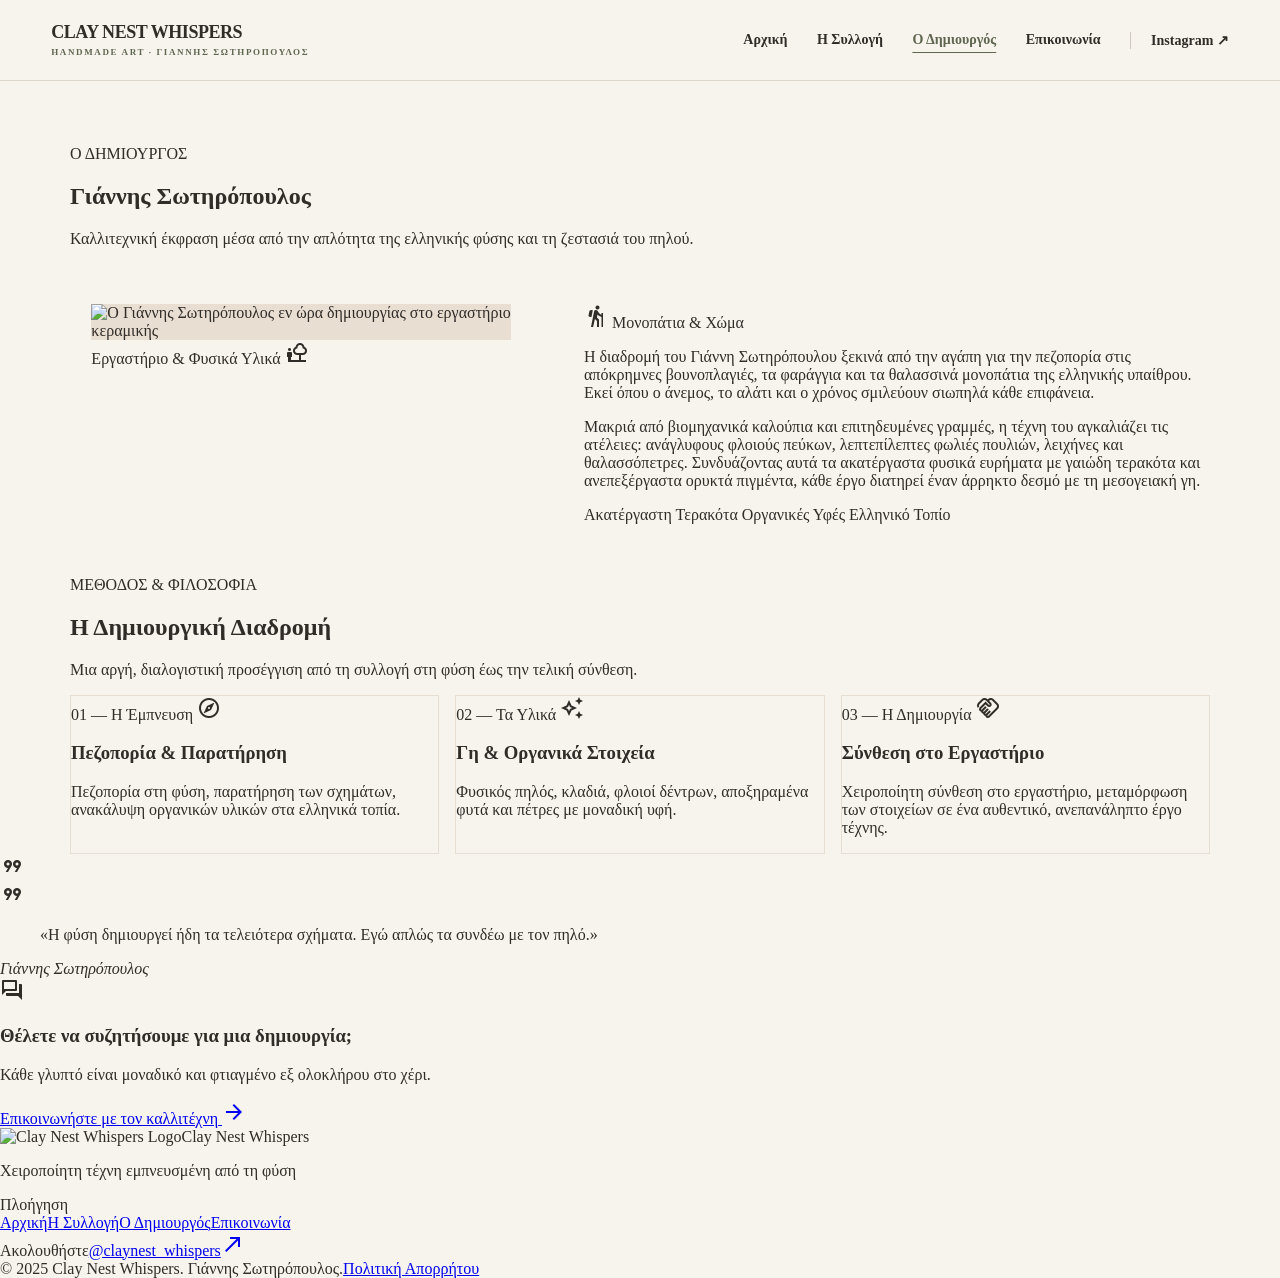
==== about.html @ 1a536469 "Apply compact editorial layouts to about.html" ====
<!DOCTYPE html>

<html lang="el"><head><meta charset="utf-8"/><meta name="viewport" content="width=device-width, initial-scale=1, viewport-fit=cover"><meta content="mobile_stack" name="shell-type"/><link href="https://fonts.googleapis.com" rel="preconnect"/><link crossorigin="" href="https://fonts.gstatic.com" rel="preconnect"/><link href="https://fonts.googleapis.com/css2?family=DM+Sans:ital,opsz,wght@0,9..40,400..700;1,9..40,400..700&amp;family=Manrope:wght@300;400;500;600&amp;family=Plus+Jakarta+Sans:ital,wght@0,300..800;1,300..800&amp;display=swap" rel="stylesheet"/><link href="https://fonts.googleapis.com/css2?family=Material+Symbols+Outlined:opsz,wght,FILL,GRAD@20..48,100..700,0..1,-50..200" rel="stylesheet"/>
<link href="https://fonts.googleapis.com/css2?family=Material+Symbols+Outlined:wght,FILL@100..700,0..1&amp;display=swap" rel="stylesheet"/><style>@layer base{html,body{width:100vw;margin:0;padding:0;background-color:#fff8f4;}.pb-safe{padding-bottom:env(safe-area-inset-bottom,0px);}.pt-safe{padding-top:env(safe-area-inset-top,0px);}main>:first-child{margin-top:0!important;}main>:last-child{margin-bottom:0!important;}}::-webkit-scrollbar{display:none;}</style><script src="https://cdn.tailwindcss.com"></script><script id="tailwind-config">tailwind.config = { darkMode: "class", theme: { extend: { "colors": { "on-tertiary-fixed": "#181e0d", "outline-variant": "#c7c7bb", "surface-container-lowest": "#ffffff", "error-container": "#ffdad6", "secondary-container": "#ffba97", "primary-fixed-dim": "#c4caa9", "on-tertiary-fixed-variant": "#434935", "background": "#fff8f4", "on-secondary-fixed": "#341100", "surface-container-low": "#fbf2ec", "on-tertiary": "#ffffff", "on-primary": "#ffffff", "on-surface-variant": "#46473f", "tertiary-fixed": "#dfe6ca", "surface-tint": "#5b6146", "on-primary-fixed": "#191e08", "on-secondary": "#ffffff", "error": "#ba1a1a", "on-surface": "#1e1b17", "on-error-container": "#93000a", "tertiary-container": "#707760", "secondary-fixed-dim": "#fcb794", "on-secondary-container": "#7a482c", "secondary": "#865135", "tertiary": "#585f49", "surface-bright": "#fff8f4", "on-primary-container": "#fbffe4", "on-primary-fixed-variant": "#444930", "inverse-primary": "#c4caa9", "on-secondary-fixed-variant": "#6a3a20", "on-background": "#1e1b17", "primary": "#595f44", "outline": "#77786e", "inverse-surface": "#34302c", "surface-variant": "#e9e1db", "inverse-on-surface": "#f8efe9", "tertiary-fixed-dim": "#c2caaf", "surface": "#fff8f4", "primary-container": "#71775b", "surface-dim": "#e1d9d2", "surface-container-highest": "#e9e1db", "surface-container": "#f5ece6", "on-tertiary-container": "#faffe8", "secondary-fixed": "#ffdbcb", "primary-fixed": "#e0e6c4", "surface-container-high": "#efe7e0", "on-error": "#ffffff" }, "borderRadius": { "DEFAULT": "0.125rem", "lg": "0.25rem", "xl": "0.5rem", "full": "0.75rem" }, "spacing": { "margin": "1.5rem", "gutter": "1.5rem", "margin-lg": "5rem", "margin-md": "3rem", "space-sm": "0.75rem", "gutter-lg": "2.5rem", "space-xl": "4rem", "space-md": "1.25rem", "space-xs": "0.375rem", "space-lg": "2.5rem" }, "fontFamily": { "display-hero": [ "Plus Jakarta Sans" ], "label-md": [ "DM Sans" ], "body-md": [ "Manrope" ], "body-sm": [ "Manrope" ], "display-hero-mobile": [ "Plus Jakarta Sans" ], "body-lg": [ "Manrope" ], "headline-sm": [ "Plus Jakarta Sans" ], "label-sm": [ "DM Sans" ], "headline-lg": [ "Plus Jakarta Sans" ], "headline-md": [ "Plus Jakarta Sans" ], "label-lg": [ "DM Sans" ], "headline-lg-mobile": [ "Plus Jakarta Sans" ] }, "fontSize": { "display-hero": [ "64px", { "lineHeight": "76px", "letterSpacing": "-0.03em", "fontWeight": "400" } ], "label-md": [ "12px", { "lineHeight": "16px", "letterSpacing": "0.06em", "fontWeight": "500" } ], "body-md": [ "16px", { "lineHeight": "26px", "letterSpacing": "0.005em", "fontWeight": "400" } ], "body-sm": [ "14px", { "lineHeight": "22px", "letterSpacing": "0.01em", "fontWeight": "400" } ], "display-hero-mobile": [ "38px", { "lineHeight": "46px", "letterSpacing": "-0.02em", "fontWeight": "400" } ], "body-lg": [ "18px", { "lineHeight": "30px", "letterSpacing": "0em", "fontWeight": "400" } ], "headline-sm": [ "20px", { "lineHeight": "28px", "letterSpacing": "-0.01em", "fontWeight": "600" } ], "label-sm": [ "10px", { "lineHeight": "14px", "letterSpacing": "0.08em", "fontWeight": "600" } ], "headline-lg": [ "44px", { "lineHeight": "54px", "letterSpacing": "-0.025em", "fontWeight": "400" } ], "headline-md": [ "28px", { "lineHeight": "36px", "letterSpacing": "-0.015em", "fontWeight": "500" } ], "label-lg": [ "14px", { "lineHeight": "20px", "letterSpacing": "0.04em", "fontWeight": "600" } ], "headline-lg-mobile": [ "30px", { "lineHeight": "38px", "letterSpacing": "-0.015em", "fontWeight": "500" } ] } } } };</script><title>Ο Δημιουργός | Clay Nest Whispers</title><meta name="description" content="Γνωρίστε τον δημιουργό του Clay Nest Whispers, Γιάννη Σωτηρόπουλο, και την έμπνευσή του από τη φύση."><link rel="canonical" href="https://mastereat.github.io/claynest_whispers/about.html"><meta property="og:title" content="Ο Δημιουργός | Clay Nest Whispers"><meta property="og:description" content="Γνωρίστε τον δημιουργό του Clay Nest Whispers, Γιάννη Σωτηρόπουλο, και την έμπνευσή του από τη φύση."><meta property="og:type" content="website"><style id="claynest-overrides">:root{--cn-ivory:#F7F4EE;--cn-sand:#E8DFD2;--cn-olive:#5F6650;--cn-olive2:#7C8265;--cn-terracotta:#B77B5C;--cn-espresso:#302C28}html{scroll-behavior:smooth;overflow-x:hidden}body{background:var(--cn-ivory)!important;color:var(--cn-espresso)!important;overflow-x:hidden;overscroll-behavior:auto!important}.cn-header{position:sticky;top:0;z-index:100;background:rgba(247,244,238,.96);backdrop-filter:blur(14px);border-bottom:1px solid #ded7ce}.cn-header-content{max-width:1480px;margin:auto;padding:0 clamp(18px,4vw,64px);height:80px;display:flex;align-items:center;justify-content:space-between;gap:20px}.cn-brand{color:var(--cn-espresso);font-weight:800;text-transform:uppercase;line-height:1.2;letter-spacing:-.025em;font-size:18px;text-decoration:none}.cn-brand small{display:block;letter-spacing:.18em;font-size:9px;margin-top:4px;font-weight:600;color:var(--cn-olive)}.cn-links{display:flex;align-items:center;gap:clamp(18px,2.3vw,36px)}.cn-links a,.cn-mobile a{font-size:14px;font-weight:600;color:var(--cn-espresso);text-decoration:none}.cn-links a[aria-current="page"],.cn-links a:hover,.cn-mobile a[aria-current="page"]{color:var(--cn-olive);text-decoration:underline;text-underline-offset:8px}.cn-social{border-left:1px solid #d1c8bd;padding-left:20px}.cn-toggle{display:none;background:transparent;border:0;color:var(--cn-espresso);padding:10px;cursor:pointer}.cn-mobile[hidden]{display:none!important}.cn-mobile{display:none}main{padding-top:0!important}a:focus-visible,button:focus-visible,input:focus-visible,textarea:focus-visible{outline:2px solid var(--cn-olive)!important;outline-offset:3px}img{max-width:100%}input,textarea,select{accent-color:var(--cn-olive)}#contact-form{background:rgba(255,255,255,.5);border:1px solid #d8d0c6;border-radius:16px;padding:clamp(20px,3vw,40px)}#contact-form input,#contact-form textarea,#contact-form select{border:1px solid #cfc7bb;background:#fffdfa;border-radius:9px}#cn-form-status{font-weight:600;margin:12px 0}#cn-form-status[data-state="error"]{color:#9d3428}#cn-form-status[data-state="success"]{color:#456548}@media(max-width:850px){.cn-header-content{height:68px}.cn-links{display:none}.cn-toggle{display:block}.cn-mobile:not([hidden]){display:flex;flex-direction:column;gap:0;padding:10px 24px 22px;border-top:1px solid #ded7ce;background:var(--cn-ivory)}.cn-mobile a{padding:13px 0}.cn-brand{font-size:15px}}@media(prefers-reduced-motion:reduce){html{scroll-behavior:auto}}</style><style id="cn-image-layout-v2">
/* Gallery-focused sizing: retain the warm olive visual language. */
.cn-hero{max-width:1280px;margin:0 auto;width:100%;display:grid!important;grid-template-columns:minmax(0,1fr) minmax(0,.9fr);column-gap:clamp(28px,5vw,86px);align-items:center;padding:clamp(44px,6vw,90px) clamp(22px,5vw,70px)!important}
.cn-hero .cn-hero-copy{min-width:0}
.cn-hero .cn-hero-ctas{display:flex!important;flex-direction:row!important;flex-wrap:wrap;gap:12px!important}
.cn-hero .cn-hero-image{margin-top:0!important;width:100%;max-width:520px;justify-self:end;box-shadow:none!important;background:#e8dfd2}
.cn-hero .cn-hero-image>img{display:block;width:100%;height:clamp(310px,32vw,450px)!important;object-fit:contain!important;object-position:center}
.cn-featured{max-width:1280px;width:100%;margin-inline:auto;padding:clamp(35px,5vw,72px) clamp(22px,5vw,70px)!important}
.cn-featured-grid{display:grid!important;grid-template-columns:repeat(3,minmax(0,1fr));gap:clamp(14px,2vw,25px)!important}
.cn-featured-grid article{min-width:0;box-shadow:none!important;border:1px solid #e6ddd3}
.cn-featured-grid article img{object-fit:contain!important}
.cn-featured-grid article .h-64{height:clamp(175px,20vw,255px)!important}
.cn-gallery-grid{display:grid!important;grid-template-columns:repeat(3,minmax(0,1fr));gap:clamp(16px,2.5vw,28px)!important;max-width:1280px;margin:0 auto;width:100%}
.cn-gallery-grid article{min-width:0;box-shadow:none!important;border:1px solid #e6ddd3}
.cn-gallery-grid article img{object-fit:contain!important;background:#eee8df}
.cn-gallery-grid article .aspect-\[4\/3\]{aspect-ratio:4/3!important}
@media(max-width:1020px){.cn-featured-grid,.cn-gallery-grid{grid-template-columns:repeat(2,minmax(0,1fr))!important}}
@media(max-width:750px){.cn-hero{grid-template-columns:1fr!important;row-gap:30px;padding:34px 20px 48px!important}.cn-hero .cn-hero-image{justify-self:center;max-width:460px}.cn-hero .cn-hero-image>img{height:clamp(260px,65vw,380px)!important}.cn-hero .cn-hero-ctas{flex-direction:column!important}.cn-featured-grid,.cn-gallery-grid{grid-template-columns:repeat(2,minmax(0,1fr))!important;gap:12px!important}.cn-featured{padding-inline:18px!important}.cn-featured-grid article .h-64{height:190px!important}}
@media(max-width:460px){.cn-featured-grid,.cn-gallery-grid{grid-template-columns:1fr!important}.cn-featured-grid article .h-64{height:240px!important}.cn-gallery-grid article{max-width:420px;margin-inline:auto;width:100%}}
</style><style id="cn-about-compact">
.cn-about-intro{max-width:1140px;width:100%;margin:0 auto;padding:clamp(34px,5vw,68px) clamp(20px,5vw,65px) 24px!important}
.cn-about-story{max-width:1140px;width:100%;margin:0 auto;padding:16px clamp(20px,5vw,65px) 52px!important;display:grid!important;grid-template-columns:minmax(0,.85fr) minmax(0,1.15fr);gap:clamp(22px,4vw,56px)!important;align-items:start}
.cn-about-story>div:first-child{max-width:420px;width:100%;justify-self:center}
.cn-about-story>div:first-child img{height:clamp(300px,35vw,460px)!important;object-fit:contain!important;background:#e8dfd2}
.cn-about-story>div:nth-child(2){box-shadow:none!important}
.cn-about-process{max-width:1140px;margin:0 auto;width:100%;padding-inline:clamp(20px,5vw,65px)!important}
.cn-about-process-cards{display:grid!important;grid-template-columns:repeat(3,minmax(0,1fr));gap:16px!important}
.cn-about-process-cards>div{min-width:0;box-shadow:none!important;border:1px solid #e6ddd3}
@media(max-width:760px){.cn-about-story{grid-template-columns:1fr!important}.cn-about-story>div:first-child{max-width:440px}.cn-about-process-cards{grid-template-columns:1fr!important}}
</style></head><body class="bg-surface text-on-surface font-body-md text-body-md flex flex-col min-h-screen selection:bg-secondary/20 selection:text-secondary"><header class="cn-header"><div class="cn-header-content"><a class="cn-brand" href="index.html">CLAY NEST WHISPERS<small>HANDMADE ART · ΓΙΑΝΝΗΣ ΣΩΤΗΡΟΠΟΥΛΟΣ</small></a><nav class="cn-links" aria-label="Κύρια πλοήγηση"><a href="index.html" >Αρχική</a><a href="gallery.html" >Η Συλλογή</a><a href="about.html" aria-current="page">Ο Δημιουργός</a><a href="contact.html" >Επικοινωνία</a><a class="cn-social" href="https://www.instagram.com/claynest_whispers/" target="_blank" rel="noopener noreferrer">Instagram ↗</a></nav><button type="button" class="cn-toggle" aria-label="Άνοιγμα μενού" aria-expanded="false" aria-controls="cn-mobile"><span class="material-symbols-outlined">menu</span></button></div><nav class="cn-mobile" id="cn-mobile" hidden aria-label="Μενού κινητού"><a href="index.html" >Αρχική</a><a href="gallery.html" >Η Συλλογή</a><a href="about.html" aria-current="page">Ο Δημιουργός</a><a href="contact.html" >Επικοινωνία</a><a href="https://www.instagram.com/claynest_whispers/" rel="noopener noreferrer" target="_blank">Instagram ↗</a></nav></header><main class="flex flex-col relative w-full pt-20 bg-surface flex-grow"><div class="flex flex-col w-full">
<!-- 1. Hero Header -->
<section class="cn-about-intro px-margin pt-space-lg pb-space-md flex flex-col gap-space-xs">
<div class="flex items-center gap-space-xs">
<span class="w-2 h-2 rounded-full bg-secondary"></span>
<span class="font-label-sm text-label-sm text-secondary tracking-widest uppercase">Ο ΔΗΜΙΟΥΡΓΟΣ</span>
</div>
<h1 class="font-headline-lg-mobile text-headline-lg-mobile text-on-surface tracking-tight font-normal">
      Γιάννης Σωτηρόπουλος
    </h1>
<p class="font-body-md text-body-md text-on-surface-variant max-w-md pt-space-xs leading-relaxed">
      Καλλιτεχνική έκφραση μέσα από την απλότητα της ελληνικής φύσης και τη ζεστασιά του πηλού.
    </p>
</section>
<!-- 2. Artist Visual & Editorial Narrative -->
<section class="cn-about-story px-margin pb-space-lg flex flex-col gap-space-md">
<!-- Visual Image Showcase with Ambient Shadow -->
<div class="relative w-full rounded-xl overflow-hidden shadow-[0_12px_36px_rgba(48,44,40,0.06)] bg-surface-container-low group">
<img loading="lazy" alt="Ο Γιάννης Σωτηρόπουλος εν ώρα δημιουργίας στο εργαστήριο κεραμικής" class="w-full h-80 object-cover object-center transition-transform duration-700 ease-out group-hover:scale-[1.02]" src="https://lh3.googleusercontent.com/aida-public/[base64]"/>
<div class="absolute inset-0 bg-gradient-to-t from-inverse-surface/40 via-transparent to-transparent pointer-events-none"></div>
<div class="absolute bottom-space-sm left-space-sm right-space-sm flex justify-between items-end text-surface">
<span class="font-label-sm text-label-sm uppercase tracking-wider backdrop-blur-md bg-inverse-surface/30 px-space-xs py-1 rounded-full text-surface-bright">
          Εργαστήριο &amp; Φυσικά Υλικά
        </span>
<span class="material-symbols-outlined text-[20px] text-surface-bright/90">nature_people</span>
</div>
</div>
<!-- Editorial Prose -->
<div class="flex flex-col gap-space-sm bg-surface-container-low p-space-md rounded-xl shadow-sm">
<div class="flex items-center gap-space-xs text-primary">
<span class="material-symbols-outlined text-[20px]">hiking</span>
<span class="font-label-md text-label-md text-primary font-semibold uppercase tracking-wider">Μονοπάτια &amp; Χώμα</span>
</div>
<p class="font-body-md text-body-md text-on-surface leading-relaxed">
        Η διαδρομή του Γιάννη Σωτηρόπουλου ξεκινά από την αγάπη για την πεζοπορία στις απόκρημνες βουνοπλαγιές, τα φαράγγια και τα θαλασσινά μονοπάτια της ελληνικής υπαίθρου. Εκεί όπου ο άνεμος, το αλάτι και ο χρόνος σμιλεύουν σιωπηλά κάθε επιφάνεια.
      </p>
<p class="font-body-md text-body-md text-on-surface-variant leading-relaxed">
        Μακριά από βιομηχανικά καλούπια και επιτηδευμένες γραμμές, η τέχνη του αγκαλιάζει τις ατέλειες: ανάγλυφους φλοιούς πεύκων, λεπτεπίλεπτες φωλιές πουλιών, λειχήνες και θαλασσόπετρες. Συνδυάζοντας αυτά τα ακατέργαστα φυσικά ευρήματα με γαιώδη τερακότα και ανεπεξέργαστα ορυκτά πιγμέντα, κάθε έργο διατηρεί έναν άρρηκτο δεσμό με τη μεσογειακή γη.
      </p>
<div class="flex flex-wrap gap-2 pt-space-xs">
<span class="font-label-sm text-label-sm bg-surface-variant text-on-surface-variant px-space-sm py-1 rounded-full">
          Ακατέργαστη Τερακότα
        </span>
<span class="font-label-sm text-label-sm bg-surface-variant text-on-surface-variant px-space-sm py-1 rounded-full">
          Οργανικές Υφές
        </span>
<span class="font-label-sm text-label-sm bg-surface-variant text-on-surface-variant px-space-sm py-1 rounded-full">
          Ελληνικό Τοπίο
        </span>
</div>
</div>
</section>
<!-- 3. The 3-Step Creative Process Section -->
<section class="cn-about-process px-margin pb-space-lg flex flex-col gap-space-md">
<div class="flex flex-col gap-space-xs">
<span class="font-label-sm text-label-sm text-secondary uppercase tracking-widest">ΜΕΘΟΔΟΣ &amp; ΦΙΛΟΣΟΦΙΑ</span>
<h2 class="font-headline-md text-headline-md text-on-surface font-medium">Η Δημιουργική Διαδρομή</h2>
<p class="font-body-sm text-body-sm text-on-surface-variant">
        Μια αργή, διαλογιστική προσέγγιση από τη συλλογή στη φύση έως την τελική σύνθεση.
      </p>
</div>
<!-- Cards Stack -->
<div class="cn-about-process-cards flex flex-col gap-space-sm">
<!-- Card 01 -->
<div class="bg-surface-container-lowest p-space-md rounded-xl shadow-[0_4px_20px_rgba(48,44,40,0.03)] flex flex-col gap-space-xs transition-all duration-300 hover:shadow-md">
<div class="flex items-center justify-between">
<span class="font-label-md text-label-md text-secondary font-semibold uppercase tracking-wider">
            01 — Η Έμπνευση
          </span>
<span class="w-8 h-8 rounded-full bg-secondary-fixed/50 flex items-center justify-center text-on-secondary-fixed">
<span class="material-symbols-outlined text-[18px]">explore</span>
</span>
</div>
<h3 class="font-headline-sm text-headline-sm text-on-surface">Πεζοπορία &amp; Παρατήρηση</h3>
<p class="font-body-sm text-body-sm text-on-surface-variant leading-relaxed">
          Πεζοπορία στη φύση, παρατήρηση των σχημάτων, ανακάλυψη οργανικών υλικών στα ελληνικά τοπία.
        </p>
</div>
<!-- Card 02 -->
<div class="bg-surface-container-lowest p-space-md rounded-xl shadow-[0_4px_20px_rgba(48,44,40,0.03)] flex flex-col gap-space-xs transition-all duration-300 hover:shadow-md">
<div class="flex items-center justify-between">
<span class="font-label-md text-label-md text-primary font-semibold uppercase tracking-wider">
            02 — Τα Υλικά
          </span>
<span class="w-8 h-8 rounded-full bg-primary-fixed/60 flex items-center justify-center text-on-primary-fixed">
<span class="material-symbols-outlined text-[18px]">temp_preferences_custom</span>
</span>
</div>
<h3 class="font-headline-sm text-headline-sm text-on-surface">Γη &amp; Οργανικά Στοιχεία</h3>
<p class="font-body-sm text-body-sm text-on-surface-variant leading-relaxed">
          Φυσικός πηλός, κλαδιά, φλοιοί δέντρων, αποξηραμένα φυτά και πέτρες με μοναδική υφή.
        </p>
</div>
<!-- Card 03 -->
<div class="bg-surface-container-lowest p-space-md rounded-xl shadow-[0_4px_20px_rgba(48,44,40,0.03)] flex flex-col gap-space-xs transition-all duration-300 hover:shadow-md">
<div class="flex items-center justify-between">
<span class="font-label-md text-label-md text-tertiary font-semibold uppercase tracking-wider">
            03 — Η Δημιουργία
          </span>
<span class="w-8 h-8 rounded-full bg-tertiary-fixed/60 flex items-center justify-center text-on-tertiary-fixed">
<span class="material-symbols-outlined text-[18px]">handshake</span>
</span>
</div>
<h3 class="font-headline-sm text-headline-sm text-on-surface">Σύνθεση στο Εργαστήριο</h3>
<p class="font-body-sm text-body-sm text-on-surface-variant leading-relaxed">
          Χειροποίητη σύνθεση στο εργαστήριο, μεταμόρφωση των στοιχείων σε ένα αυθεντικό, ανεπανάληπτο έργο τέχνης.
        </p>
</div>
</div>
</section>
<!-- 4. Studio Quote Banner -->
<section class="px-margin pb-space-lg">
<div class="bg-inverse-surface text-inverse-on-surface p-space-lg rounded-xl relative overflow-hidden shadow-lg">
<!-- Decorative Organic Outline Motif -->
<div class="absolute -right-6 -bottom-6 opacity-10 pointer-events-none text-surface">
<span class="material-symbols-outlined text-[140px]">format_quote</span>
</div>
<div class="relative z-10 flex flex-col gap-space-sm">
<span class="material-symbols-outlined text-secondary-fixed text-[32px]">format_quote</span>
<blockquote class="font-headline-sm text-headline-sm text-surface font-normal leading-snug tracking-tight">
          «Η φύση δημιουργεί ήδη τα τελειότερα σχήματα. Εγώ απλώς τα συνδέω με τον πηλό.»
        </blockquote>
<div class="pt-space-xs flex items-center gap-space-xs">
<div class="w-5 h-[1.5px] bg-secondary-fixed"></div>
<cite class="font-label-lg text-label-lg text-secondary-fixed not-italic tracking-wide">
            Γιάννης Σωτηρόπουλος
          </cite>
</div>
</div>
</div>
</section>
<!-- 5. Contact Invitation CTA -->
<section class="px-margin pb-space-xl">
<div class="bg-surface-container p-space-lg rounded-xl flex flex-col items-center text-center gap-space-sm shadow-sm">
<div class="w-12 h-12 rounded-full bg-surface-container-lowest flex items-center justify-center text-secondary shadow-sm">
<span class="material-symbols-outlined text-[24px]">forum</span>
</div>
<div class="flex flex-col gap-1 max-w-xs">
<h3 class="font-headline-sm text-headline-sm text-on-surface font-semibold">
          Θέλετε να συζητήσουμε για μια δημιουργία;
        </h3>
<p class="font-body-sm text-body-sm text-on-surface-variant">
          Κάθε γλυπτό είναι μοναδικό και φτιαγμένο εξ ολοκλήρου στο χέρι.
        </p>
</div>
<a class="mt-space-xs w-full sm:w-auto inline-flex items-center justify-center gap-space-xs bg-primary text-on-primary font-label-lg text-label-lg px-space-md py-3 rounded-lg shadow-sm active:scale-[0.98] transition-all hover:bg-primary-container" data-path="contact-inquiries" href="contact.html">
<span>Επικοινωνήστε με τον καλλιτέχνη</span>
<span class="material-symbols-outlined text-[18px]">arrow_forward</span>
</a>
</div>
</section>
</div></main><footer class="w-full bg-inverse-surface text-inverse-on-surface px-margin py-margin-md flex flex-col gap-space-lg"><div class="flex flex-col gap-space-xs"><div class="flex items-center gap-space-sm"><img loading="lazy" alt="Clay Nest Whispers Logo" class="h-8 w-auto object-contain brightness-200 contrast-125" src="https://lh3.googleusercontent.com/aida-public/[base64]"/><span class="font-headline-sm text-headline-sm text-surface font-semibold tracking-tight">Clay Nest Whispers</span></div><p class="font-body-sm text-body-sm text-surface-container-highest/80 italic mt-space-xs">Χειροποίητη τέχνη εμπνευσμένη από τη φύση</p></div><div class="flex flex-col gap-space-sm"><span class="font-label-sm text-label-sm uppercase tracking-widest text-surface-container-highest/60">Πλοήγηση</span><div class="flex flex-wrap gap-x-space-md gap-y-space-xs font-label-lg text-label-lg"><a class="text-inverse-on-surface hover:text-secondary-fixed transition-colors" data-path="art-gallery-home" href="index.html">Αρχική</a><a class="text-inverse-on-surface hover:text-secondary-fixed transition-colors" data-path="gallery-collection" href="gallery.html">Η Συλλογή</a><a class="text-inverse-on-surface hover:text-secondary-fixed transition-colors" data-path="artist-profile" href="about.html">Ο Δημιουργός</a><a class="text-inverse-on-surface hover:text-secondary-fixed transition-colors" data-path="contact-inquiries" href="contact.html">Επικοινωνία</a></div></div><div class="flex flex-col gap-space-xs"><span class="font-label-sm text-label-sm uppercase tracking-widest text-surface-container-highest/60">Ακολουθήστε</span><a class="font-body-sm text-body-sm text-secondary-fixed hover:underline inline-flex items-center gap-space-xs" href="https://instagram.com/claynest_whispers" rel="noopener noreferrer" target="_blank">@claynest_whispers<span class="material-symbols-outlined text-[16px]">north_east</span></a></div><div class="flex flex-col sm:flex-row justify-between items-start sm:items-center gap-space-xs pt-space-md border-t border-surface-container-highest/10"><span class="font-label-sm text-label-sm text-surface-container-highest/50">© 2025 Clay Nest Whispers. Γιάννης Σωτηρόπουλος.</span><a class="font-label-sm text-label-sm text-surface-container-highest/60 hover:text-surface transition-colors" data-path="privacy-curation" href="privacy.html">Πολιτική Απορρήτου</a></div></footer><script>document.querySelector('.cn-toggle')?.addEventListener('click',function(){const menu=document.getElementById('cn-mobile');const open=menu.hidden;menu.hidden=!open;this.setAttribute('aria-expanded',String(open));this.setAttribute('aria-label',open?'Κλείσιμο μενού':'Άνοιγμα μενού')});document.addEventListener('keydown',e=>{if(e.key==='Escape'){const m=document.getElementById('cn-mobile');if(m)m.hidden=true;document.querySelector('.cn-toggle')?.setAttribute('aria-expanded','false')}});</script></body></html>
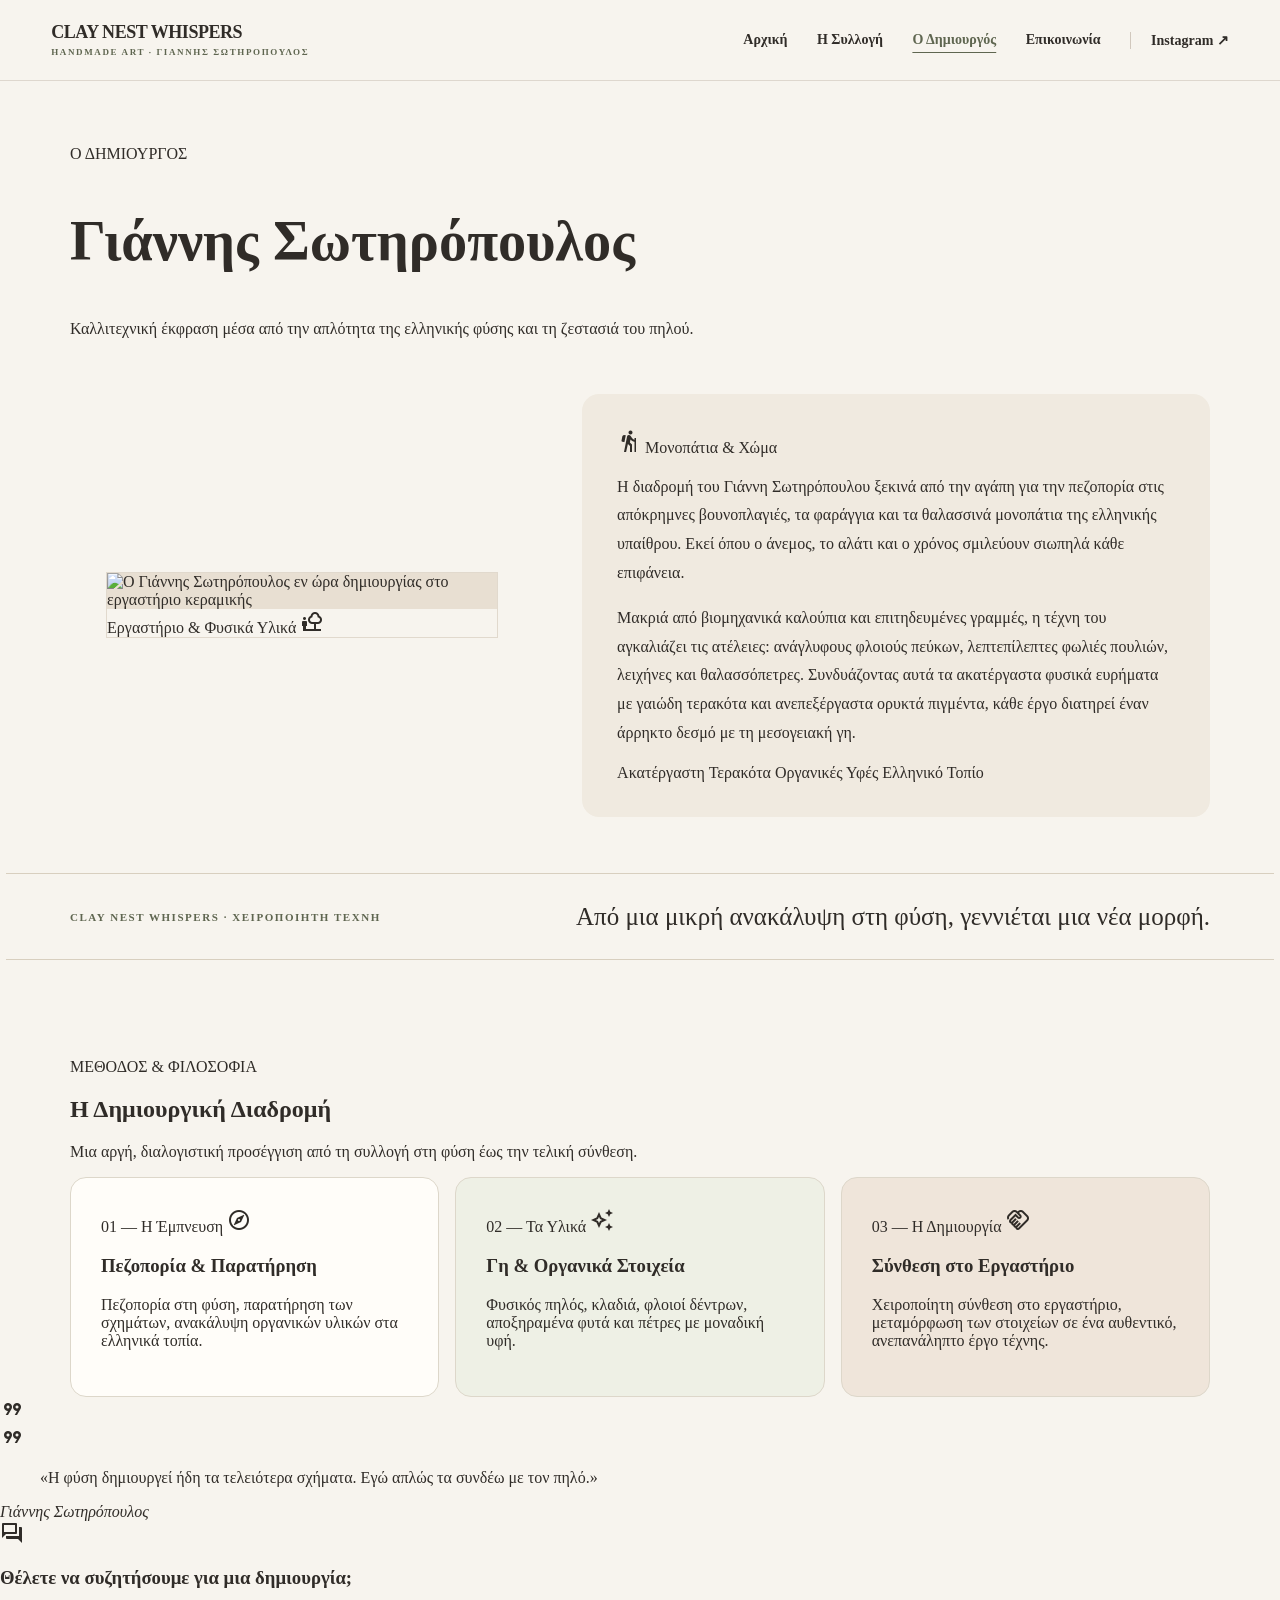
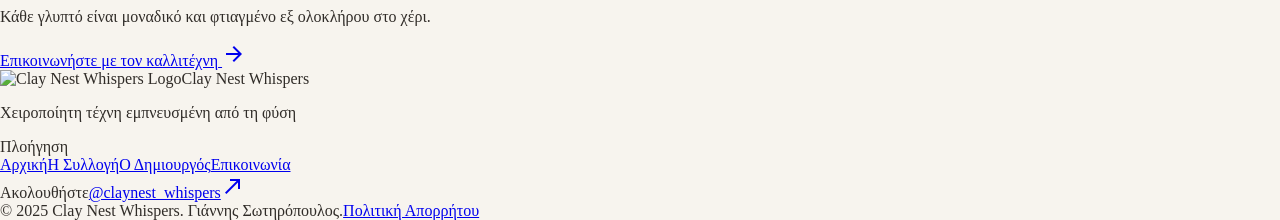
==== commit 2e40edb2: "Polish compact about.html art gallery layout" ====
--- a/about.html
+++ b/about.html
@@ -30,6 +30,21 @@
 .cn-about-process-cards{display:grid!important;grid-template-columns:repeat(3,minmax(0,1fr));gap:16px!important}
 .cn-about-process-cards>div{min-width:0;box-shadow:none!important;border:1px solid #e6ddd3}
 @media(max-width:760px){.cn-about-story{grid-template-columns:1fr!important}.cn-about-story>div:first-child{max-width:440px}.cn-about-process-cards{grid-template-columns:1fr!important}}
+</style><style id="cn-about-polish">
+.cn-about-intro h1{font-size:clamp(36px,4.4vw,65px)!important;line-height:1.12;max-width:850px}
+.cn-about-story{gap:clamp(20px,4vw,48px)!important;align-items:center!important}
+.cn-about-story>div:first-child{max-width:390px!important;box-shadow:none!important;border:1px solid #e1d9cd}
+.cn-about-story>div:first-child img{height:clamp(280px,30vw,395px)!important;object-fit:contain!important;object-position:center;background:#e8dfd2}
+.cn-about-story>div:nth-child(2){background:#f0eae0!important;border-radius:17px;padding:clamp(20px,3vw,35px)!important}
+.cn-about-story>div:nth-child(2) p{line-height:1.8}
+.cn-about-process{padding-top:clamp(20px,4vw,50px)}
+.cn-about-process-cards>div{border:1px solid #ddd7ca;border-radius:16px;padding:clamp(18px,2.5vw,30px)!important;background:#fffdf9}
+.cn-about-process-cards>div:nth-child(2){background:#eef0e5}
+.cn-about-process-cards>div:nth-child(3){background:#efe5da}
+.cn-about-polish-strip{max-width:1140px;margin:4px auto 48px;padding:26px clamp(20px,5vw,65px);border-top:1px solid #d8cfbf;border-bottom:1px solid #d8cfbf;display:flex;align-items:center;justify-content:space-between;gap:22px}
+.cn-about-polish-strip p{margin:0;color:#5f6650;letter-spacing:.14em;text-transform:uppercase;font-size:11px;font-weight:700}
+.cn-about-polish-strip strong{font-size:clamp(17px,2vw,25px);font-weight:500;line-height:1.35;color:#302c28}
+@media(max-width:760px){.cn-about-story{align-items:stretch!important}.cn-about-polish-strip{margin:0 20px 38px;flex-direction:column;align-items:flex-start}}
 </style></head><body class="bg-surface text-on-surface font-body-md text-body-md flex flex-col min-h-screen selection:bg-secondary/20 selection:text-secondary"><header class="cn-header"><div class="cn-header-content"><a class="cn-brand" href="index.html">CLAY NEST WHISPERS<small>HANDMADE ART · ΓΙΑΝΝΗΣ ΣΩΤΗΡΟΠΟΥΛΟΣ</small></a><nav class="cn-links" aria-label="Κύρια πλοήγηση"><a href="index.html" >Αρχική</a><a href="gallery.html" >Η Συλλογή</a><a href="about.html" aria-current="page">Ο Δημιουργός</a><a href="contact.html" >Επικοινωνία</a><a class="cn-social" href="https://www.instagram.com/claynest_whispers/" target="_blank" rel="noopener noreferrer">Instagram ↗</a></nav><button type="button" class="cn-toggle" aria-label="Άνοιγμα μενού" aria-expanded="false" aria-controls="cn-mobile"><span class="material-symbols-outlined">menu</span></button></div><nav class="cn-mobile" id="cn-mobile" hidden aria-label="Μενού κινητού"><a href="index.html" >Αρχική</a><a href="gallery.html" >Η Συλλογή</a><a href="about.html" aria-current="page">Ο Δημιουργός</a><a href="contact.html" >Επικοινωνία</a><a href="https://www.instagram.com/claynest_whispers/" rel="noopener noreferrer" target="_blank">Instagram ↗</a></nav></header><main class="flex flex-col relative w-full pt-20 bg-surface flex-grow"><div class="flex flex-col w-full">
 <!-- 1. Hero Header -->
 <section class="cn-about-intro px-margin pt-space-lg pb-space-md flex flex-col gap-space-xs">
@@ -82,6 +97,7 @@
 </div>
 </div>
 </section>
+<div class="cn-about-polish-strip"><p>Clay Nest Whispers · Χειροποίητη τέχνη</p><strong>Από μια μικρή ανακάλυψη στη φύση, γεννιέται μια νέα μορφή.</strong></div>
 <!-- 3. The 3-Step Creative Process Section -->
 <section class="cn-about-process px-margin pb-space-lg flex flex-col gap-space-md">
 <div class="flex flex-col gap-space-xs">
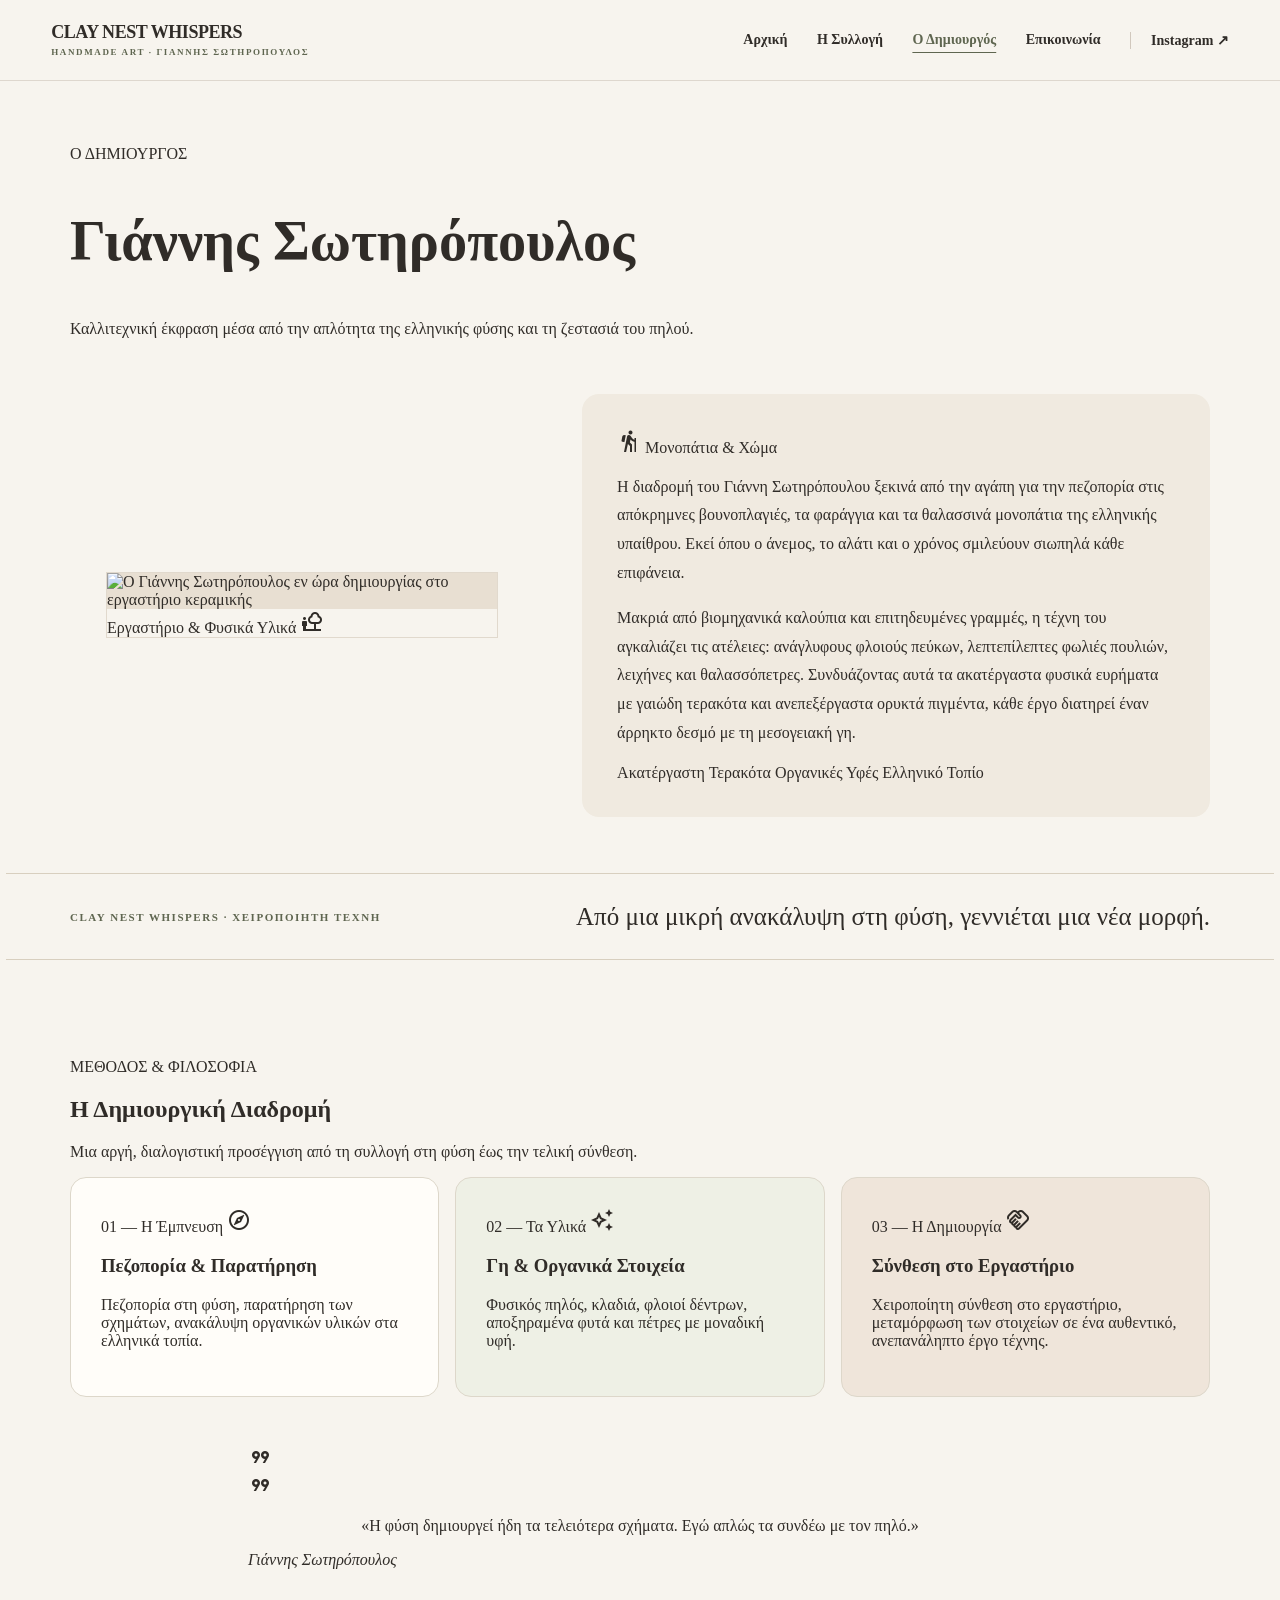
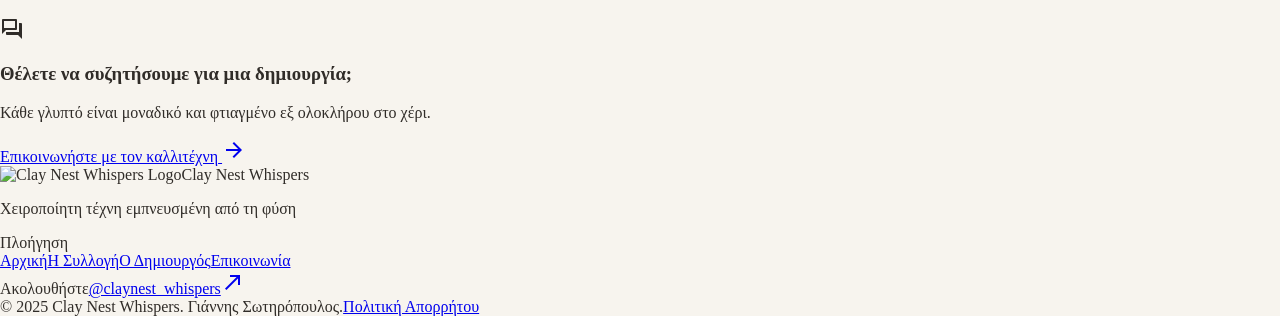
==== commit 79cb4bad: "Center and constrain About artist quote panel" ====
--- a/about.html
+++ b/about.html
@@ -157,15 +157,15 @@
 </div>
 </section>
 <!-- 4. Studio Quote Banner -->
-<section class="px-margin pb-space-lg">
-<div class="bg-inverse-surface text-inverse-on-surface p-space-lg rounded-xl relative overflow-hidden shadow-lg">
+<section class="px-margin pb-space-lg" style="width:100%;max-width:880px;margin-inline:auto;">
+<div class="bg-inverse-surface text-inverse-on-surface p-space-lg rounded-xl relative overflow-hidden shadow-lg" style="padding:clamp(24px,4vw,48px);">
 <!-- Decorative Organic Outline Motif -->
 <div class="absolute -right-6 -bottom-6 opacity-10 pointer-events-none text-surface">
 <span class="material-symbols-outlined text-[140px]">format_quote</span>
 </div>
 <div class="relative z-10 flex flex-col gap-space-sm">
 <span class="material-symbols-outlined text-secondary-fixed text-[32px]">format_quote</span>
-<blockquote class="font-headline-sm text-headline-sm text-surface font-normal leading-snug tracking-tight">
+<blockquote class="font-headline-sm text-headline-sm text-surface font-normal leading-snug tracking-tight" style="max-width:650px;margin-inline:auto;text-align:center;">
           «Η φύση δημιουργεί ήδη τα τελειότερα σχήματα. Εγώ απλώς τα συνδέω με τον πηλό.»
         </blockquote>
 <div class="pt-space-xs flex items-center gap-space-xs">
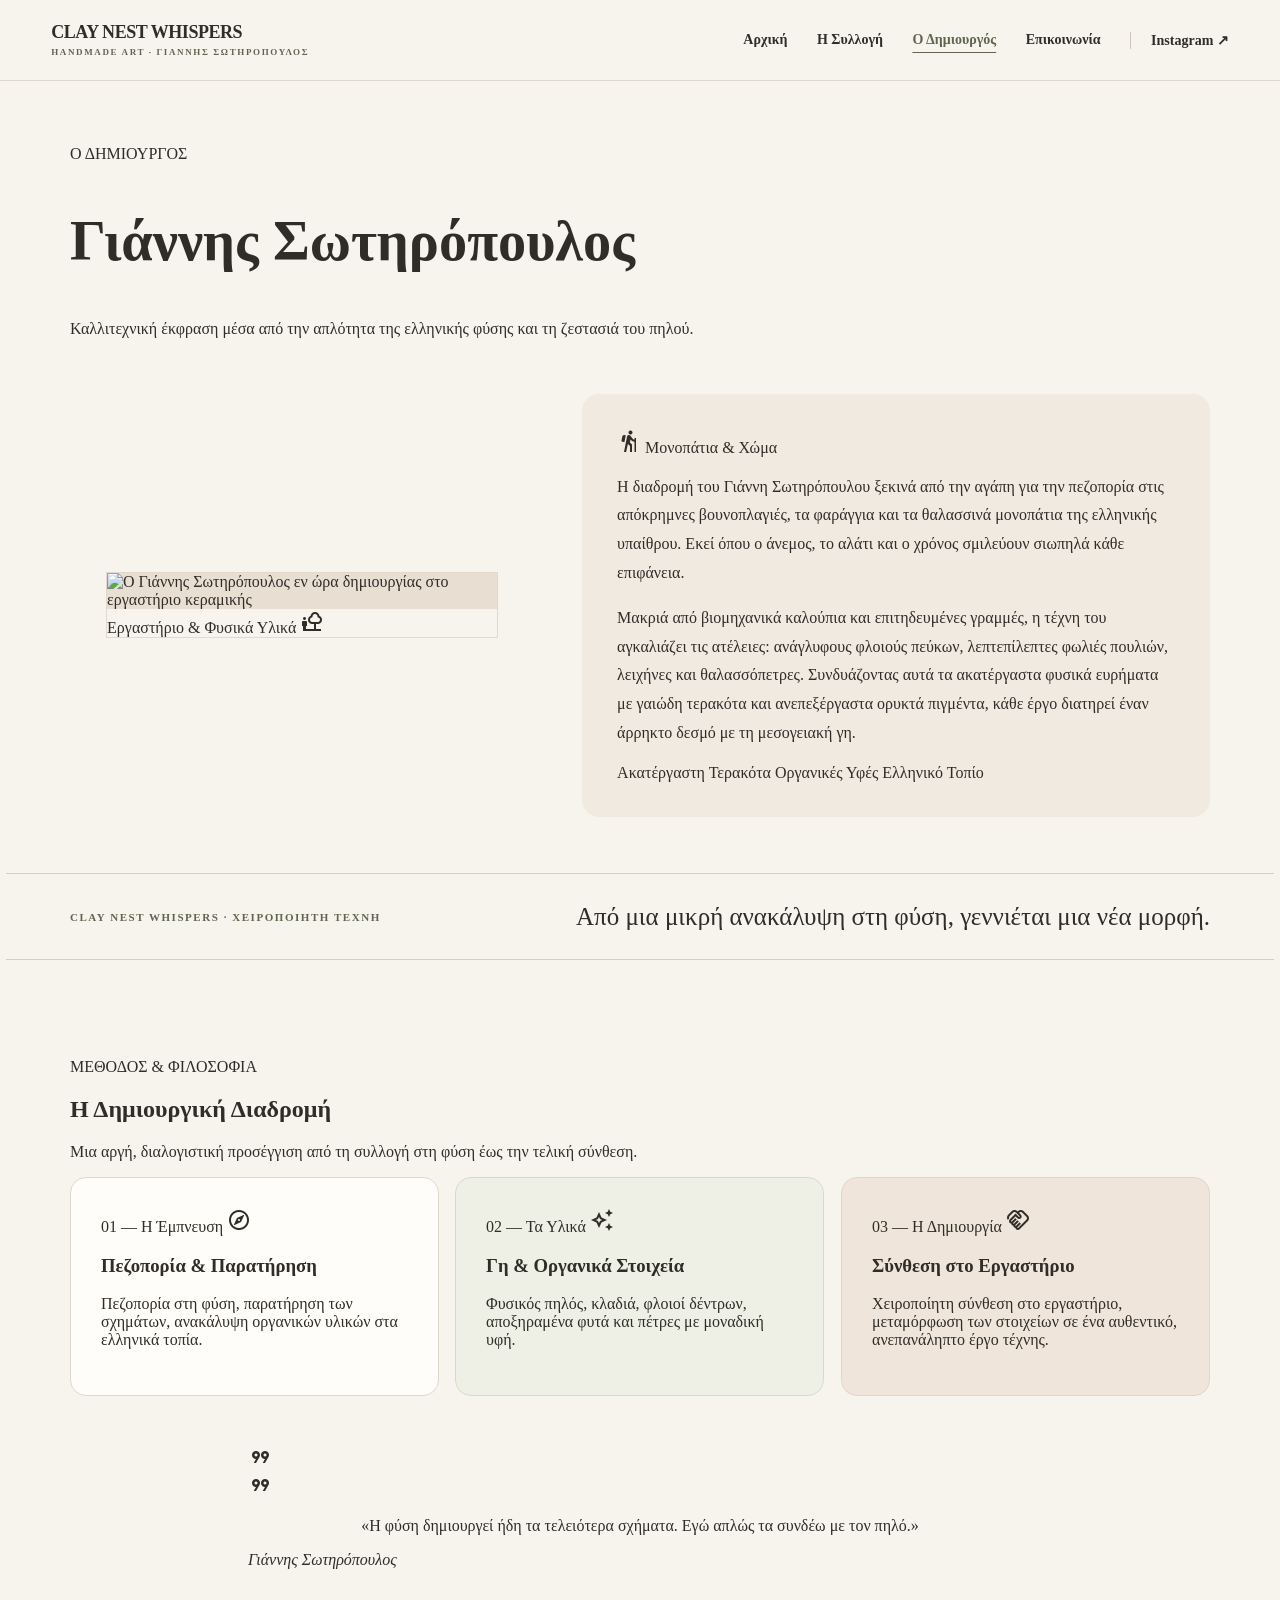
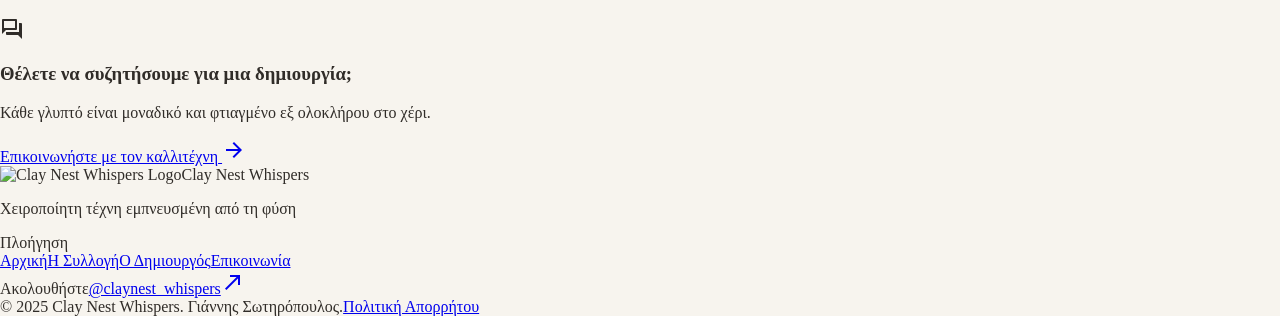
==== commit e528337d: "Add subtle hover motion to creative process cards" ====
--- a/about.html
+++ b/about.html
@@ -45,6 +45,15 @@
 .cn-about-polish-strip p{margin:0;color:#5f6650;letter-spacing:.14em;text-transform:uppercase;font-size:11px;font-weight:700}
 .cn-about-polish-strip strong{font-size:clamp(17px,2vw,25px);font-weight:500;line-height:1.35;color:#302c28}
 @media(max-width:760px){.cn-about-story{align-items:stretch!important}.cn-about-polish-strip{margin:0 20px 38px;flex-direction:column;align-items:flex-start}}
+</style><style id="cn-process-card-effects">
+.cn-about-process-cards>div{position:relative;isolation:isolate;overflow:hidden;transition:transform .32s cubic-bezier(.2,.8,.2,1),box-shadow .32s ease,border-color .32s ease!important;will-change:transform}
+.cn-about-process-cards>div::before{content:"";position:absolute;inset:0 0 auto;height:3px;background:linear-gradient(90deg,#7c8265,#b77b5c);transform:scaleX(0);transform-origin:left;transition:transform .38s ease}
+.cn-about-process-cards>div:hover{transform:translateY(-7px);border-color:#9ba188!important;box-shadow:0 16px 32px rgba(48,44,40,.11)!important}
+.cn-about-process-cards>div:hover::before{transform:scaleX(1)}
+.cn-about-process-cards>div .material-symbols-outlined{transition:transform .32s ease,color .32s ease}
+.cn-about-process-cards>div:hover .material-symbols-outlined{transform:rotate(-9deg) scale(1.12)}
+@media(hover:none){.cn-about-process-cards>div:active{transform:translateY(-2px)}}
+@media(prefers-reduced-motion:reduce){.cn-about-process-cards>div,.cn-about-process-cards>div::before,.cn-about-process-cards>div .material-symbols-outlined{transition:none!important}.cn-about-process-cards>div:hover{transform:none}}
 </style></head><body class="bg-surface text-on-surface font-body-md text-body-md flex flex-col min-h-screen selection:bg-secondary/20 selection:text-secondary"><header class="cn-header"><div class="cn-header-content"><a class="cn-brand" href="index.html">CLAY NEST WHISPERS<small>HANDMADE ART · ΓΙΑΝΝΗΣ ΣΩΤΗΡΟΠΟΥΛΟΣ</small></a><nav class="cn-links" aria-label="Κύρια πλοήγηση"><a href="index.html" >Αρχική</a><a href="gallery.html" >Η Συλλογή</a><a href="about.html" aria-current="page">Ο Δημιουργός</a><a href="contact.html" >Επικοινωνία</a><a class="cn-social" href="https://www.instagram.com/claynest_whispers/" target="_blank" rel="noopener noreferrer">Instagram ↗</a></nav><button type="button" class="cn-toggle" aria-label="Άνοιγμα μενού" aria-expanded="false" aria-controls="cn-mobile"><span class="material-symbols-outlined">menu</span></button></div><nav class="cn-mobile" id="cn-mobile" hidden aria-label="Μενού κινητού"><a href="index.html" >Αρχική</a><a href="gallery.html" >Η Συλλογή</a><a href="about.html" aria-current="page">Ο Δημιουργός</a><a href="contact.html" >Επικοινωνία</a><a href="https://www.instagram.com/claynest_whispers/" rel="noopener noreferrer" target="_blank">Instagram ↗</a></nav></header><main class="flex flex-col relative w-full pt-20 bg-surface flex-grow"><div class="flex flex-col w-full">
 <!-- 1. Hero Header -->
 <section class="cn-about-intro px-margin pt-space-lg pb-space-md flex flex-col gap-space-xs">
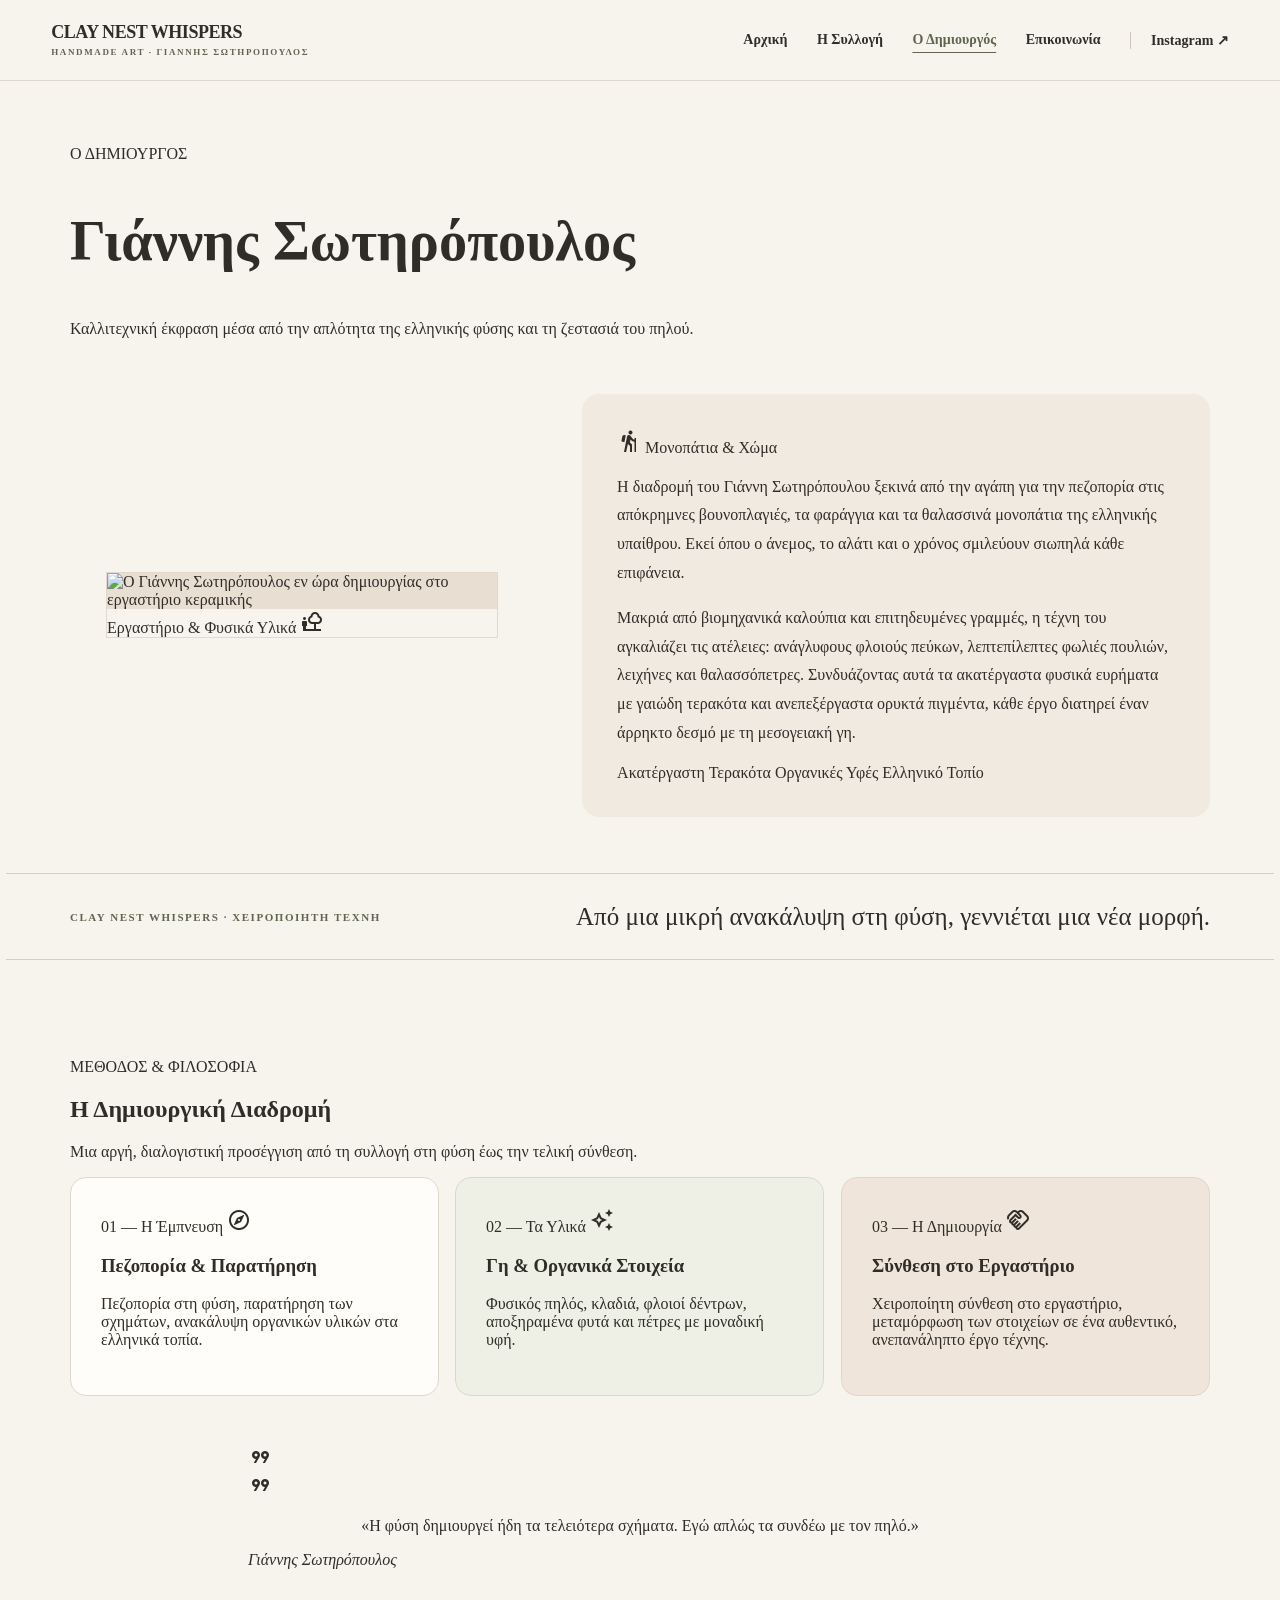
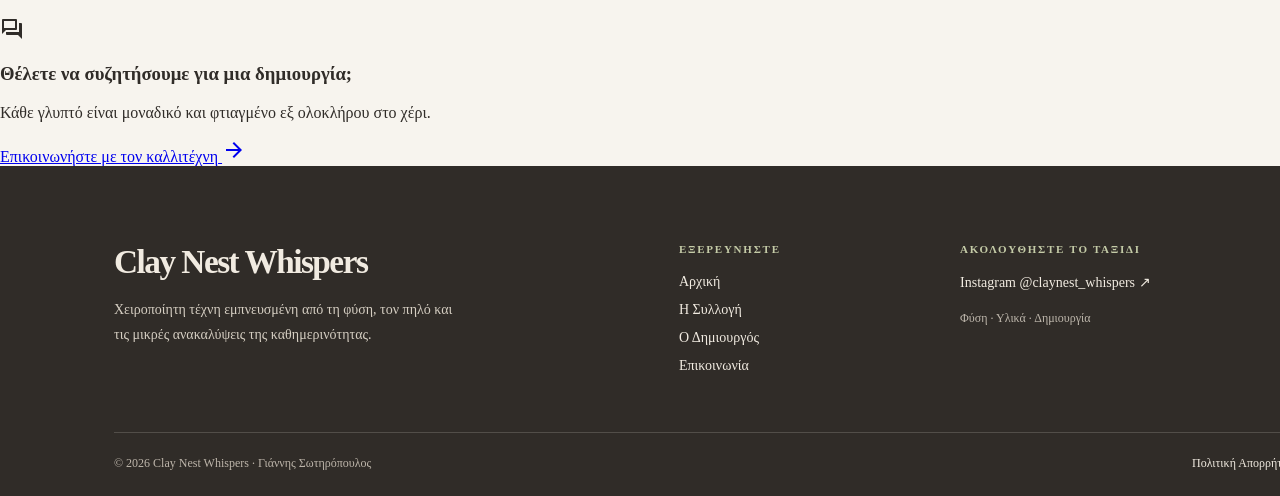
==== commit d7188a8c: "Apply unified responsive footer to about.html" ====
--- a/about.html
+++ b/about.html
@@ -54,7 +54,7 @@
 .cn-about-process-cards>div:hover .material-symbols-outlined{transform:rotate(-9deg) scale(1.12)}
 @media(hover:none){.cn-about-process-cards>div:active{transform:translateY(-2px)}}
 @media(prefers-reduced-motion:reduce){.cn-about-process-cards>div,.cn-about-process-cards>div::before,.cn-about-process-cards>div .material-symbols-outlined{transition:none!important}.cn-about-process-cards>div:hover{transform:none}}
-</style></head><body class="bg-surface text-on-surface font-body-md text-body-md flex flex-col min-h-screen selection:bg-secondary/20 selection:text-secondary"><header class="cn-header"><div class="cn-header-content"><a class="cn-brand" href="index.html">CLAY NEST WHISPERS<small>HANDMADE ART · ΓΙΑΝΝΗΣ ΣΩΤΗΡΟΠΟΥΛΟΣ</small></a><nav class="cn-links" aria-label="Κύρια πλοήγηση"><a href="index.html" >Αρχική</a><a href="gallery.html" >Η Συλλογή</a><a href="about.html" aria-current="page">Ο Δημιουργός</a><a href="contact.html" >Επικοινωνία</a><a class="cn-social" href="https://www.instagram.com/claynest_whispers/" target="_blank" rel="noopener noreferrer">Instagram ↗</a></nav><button type="button" class="cn-toggle" aria-label="Άνοιγμα μενού" aria-expanded="false" aria-controls="cn-mobile"><span class="material-symbols-outlined">menu</span></button></div><nav class="cn-mobile" id="cn-mobile" hidden aria-label="Μενού κινητού"><a href="index.html" >Αρχική</a><a href="gallery.html" >Η Συλλογή</a><a href="about.html" aria-current="page">Ο Δημιουργός</a><a href="contact.html" >Επικοινωνία</a><a href="https://www.instagram.com/claynest_whispers/" rel="noopener noreferrer" target="_blank">Instagram ↗</a></nav></header><main class="flex flex-col relative w-full pt-20 bg-surface flex-grow"><div class="flex flex-col w-full">
+</style><style id="cn-footer-styles">.cn-footer{width:100%;background:#302c28;color:#f7f4ee;padding:clamp(42px,6vw,80px) clamp(20px,5vw,72px) 25px}.cn-footer-inner{width:100%;max-width:1180px;margin-inline:auto}.cn-footer-top{display:grid;grid-template-columns:minmax(0,1.5fr) minmax(145px,.65fr) minmax(0,1fr);gap:clamp(28px,5vw,78px);padding-bottom:clamp(35px,5vw,58px)}.cn-footer-wordmark{font-size:clamp(23px,2.6vw,34px);letter-spacing:-.045em;line-height:1.15;font-weight:700;color:#f7f4ee;text-decoration:none}.cn-footer-brand p{max-width:340px;color:#d5cec2;line-height:1.8;margin-top:16px;font-size:14px}.cn-footer-links,.cn-footer-social{display:flex;flex-direction:column;align-items:flex-start;gap:12px}.cn-footer-links>span,.cn-footer-social>span{font-size:11px;letter-spacing:.16em;text-transform:uppercase;color:#c4cba7;font-weight:700;margin-bottom:7px}.cn-footer a{color:#f1ebe1;text-decoration:none;transition:color .22s ease}.cn-footer a:hover{color:#c4cba7}.cn-footer-links a{font-size:14px}.cn-footer-social a{font-size:14px;overflow-wrap:anywhere}.cn-footer-social p{font-size:12px;color:#beb7ac;margin-top:8px}.cn-footer-bottom{display:flex;align-items:center;justify-content:space-between;gap:18px;flex-wrap:wrap;border-top:1px solid rgba(247,244,238,.17);padding-top:23px;font-size:12px;color:#bdb5aa}.cn-footer-bottom a{font-size:12px}.cn-footer a:focus-visible{outline:2px solid #c4cba7;outline-offset:5px}@media(max-width:800px){.cn-footer-top{grid-template-columns:repeat(2,minmax(0,1fr))}.cn-footer-brand{grid-column:1/-1}}@media(max-width:520px){.cn-footer-top{grid-template-columns:1fr;gap:30px}.cn-footer-brand{grid-column:auto}.cn-footer-bottom{align-items:flex-start;flex-direction:column}}</style></head><body class="bg-surface text-on-surface font-body-md text-body-md flex flex-col min-h-screen selection:bg-secondary/20 selection:text-secondary"><header class="cn-header"><div class="cn-header-content"><a class="cn-brand" href="index.html">CLAY NEST WHISPERS<small>HANDMADE ART · ΓΙΑΝΝΗΣ ΣΩΤΗΡΟΠΟΥΛΟΣ</small></a><nav class="cn-links" aria-label="Κύρια πλοήγηση"><a href="index.html" >Αρχική</a><a href="gallery.html" >Η Συλλογή</a><a href="about.html" aria-current="page">Ο Δημιουργός</a><a href="contact.html" >Επικοινωνία</a><a class="cn-social" href="https://www.instagram.com/claynest_whispers/" target="_blank" rel="noopener noreferrer">Instagram ↗</a></nav><button type="button" class="cn-toggle" aria-label="Άνοιγμα μενού" aria-expanded="false" aria-controls="cn-mobile"><span class="material-symbols-outlined">menu</span></button></div><nav class="cn-mobile" id="cn-mobile" hidden aria-label="Μενού κινητού"><a href="index.html" >Αρχική</a><a href="gallery.html" >Η Συλλογή</a><a href="about.html" aria-current="page">Ο Δημιουργός</a><a href="contact.html" >Επικοινωνία</a><a href="https://www.instagram.com/claynest_whispers/" rel="noopener noreferrer" target="_blank">Instagram ↗</a></nav></header><main class="flex flex-col relative w-full pt-20 bg-surface flex-grow"><div class="flex flex-col w-full">
 <!-- 1. Hero Header -->
 <section class="cn-about-intro px-margin pt-space-lg pb-space-md flex flex-col gap-space-xs">
 <div class="flex items-center gap-space-xs">
@@ -206,4 +206,4 @@
 </a>
 </div>
 </section>
-</div></main><footer class="w-full bg-inverse-surface text-inverse-on-surface px-margin py-margin-md flex flex-col gap-space-lg"><div class="flex flex-col gap-space-xs"><div class="flex items-center gap-space-sm"><img loading="lazy" alt="Clay Nest Whispers Logo" class="h-8 w-auto object-contain brightness-200 contrast-125" src="https://lh3.googleusercontent.com/aida-public/[base64]"/><span class="font-headline-sm text-headline-sm text-surface font-semibold tracking-tight">Clay Nest Whispers</span></div><p class="font-body-sm text-body-sm text-surface-container-highest/80 italic mt-space-xs">Χειροποίητη τέχνη εμπνευσμένη από τη φύση</p></div><div class="flex flex-col gap-space-sm"><span class="font-label-sm text-label-sm uppercase tracking-widest text-surface-container-highest/60">Πλοήγηση</span><div class="flex flex-wrap gap-x-space-md gap-y-space-xs font-label-lg text-label-lg"><a class="text-inverse-on-surface hover:text-secondary-fixed transition-colors" data-path="art-gallery-home" href="index.html">Αρχική</a><a class="text-inverse-on-surface hover:text-secondary-fixed transition-colors" data-path="gallery-collection" href="gallery.html">Η Συλλογή</a><a class="text-inverse-on-surface hover:text-secondary-fixed transition-colors" data-path="artist-profile" href="about.html">Ο Δημιουργός</a><a class="text-inverse-on-surface hover:text-secondary-fixed transition-colors" data-path="contact-inquiries" href="contact.html">Επικοινωνία</a></div></div><div class="flex flex-col gap-space-xs"><span class="font-label-sm text-label-sm uppercase tracking-widest text-surface-container-highest/60">Ακολουθήστε</span><a class="font-body-sm text-body-sm text-secondary-fixed hover:underline inline-flex items-center gap-space-xs" href="https://instagram.com/claynest_whispers" rel="noopener noreferrer" target="_blank">@claynest_whispers<span class="material-symbols-outlined text-[16px]">north_east</span></a></div><div class="flex flex-col sm:flex-row justify-between items-start sm:items-center gap-space-xs pt-space-md border-t border-surface-container-highest/10"><span class="font-label-sm text-label-sm text-surface-container-highest/50">© 2025 Clay Nest Whispers. Γιάννης Σωτηρόπουλος.</span><a class="font-label-sm text-label-sm text-surface-container-highest/60 hover:text-surface transition-colors" data-path="privacy-curation" href="privacy.html">Πολιτική Απορρήτου</a></div></footer><script>document.querySelector('.cn-toggle')?.addEventListener('click',function(){const menu=document.getElementById('cn-mobile');const open=menu.hidden;menu.hidden=!open;this.setAttribute('aria-expanded',String(open));this.setAttribute('aria-label',open?'Κλείσιμο μενού':'Άνοιγμα μενού')});document.addEventListener('keydown',e=>{if(e.key==='Escape'){const m=document.getElementById('cn-mobile');if(m)m.hidden=true;document.querySelector('.cn-toggle')?.setAttribute('aria-expanded','false')}});</script></body></html>+</div></main><footer class="cn-footer" role="contentinfo"><div class="cn-footer-inner"><div class="cn-footer-top"><div class="cn-footer-brand"><a href="index.html" class="cn-footer-wordmark">Clay Nest Whispers</a><p>Χειροποίητη τέχνη εμπνευσμένη από τη φύση, τον πηλό και τις μικρές ανακαλύψεις της καθημερινότητας.</p></div><nav class="cn-footer-links" aria-label="Πλοήγηση υποσέλιδου"><span>Εξερευνήστε</span><a href="index.html">Αρχική</a><a href="gallery.html">Η Συλλογή</a><a href="about.html">Ο Δημιουργός</a><a href="contact.html">Επικοινωνία</a></nav><div class="cn-footer-social"><span>Ακολουθήστε το ταξίδι</span><a href="https://www.instagram.com/claynest_whispers/" target="_blank" rel="noopener noreferrer">Instagram @claynest_whispers ↗</a><p>Φύση · Υλικά · Δημιουργία</p></div></div><div class="cn-footer-bottom"><span>© 2026 Clay Nest Whispers · Γιάννης Σωτηρόπουλος</span><a href="privacy.html">Πολιτική Απορρήτου</a></div></div></footer><script>document.querySelector('.cn-toggle')?.addEventListener('click',function(){const menu=document.getElementById('cn-mobile');const open=menu.hidden;menu.hidden=!open;this.setAttribute('aria-expanded',String(open));this.setAttribute('aria-label',open?'Κλείσιμο μενού':'Άνοιγμα μενού')});document.addEventListener('keydown',e=>{if(e.key==='Escape'){const m=document.getElementById('cn-mobile');if(m)m.hidden=true;document.querySelector('.cn-toggle')?.setAttribute('aria-expanded','false')}});</script></body></html>
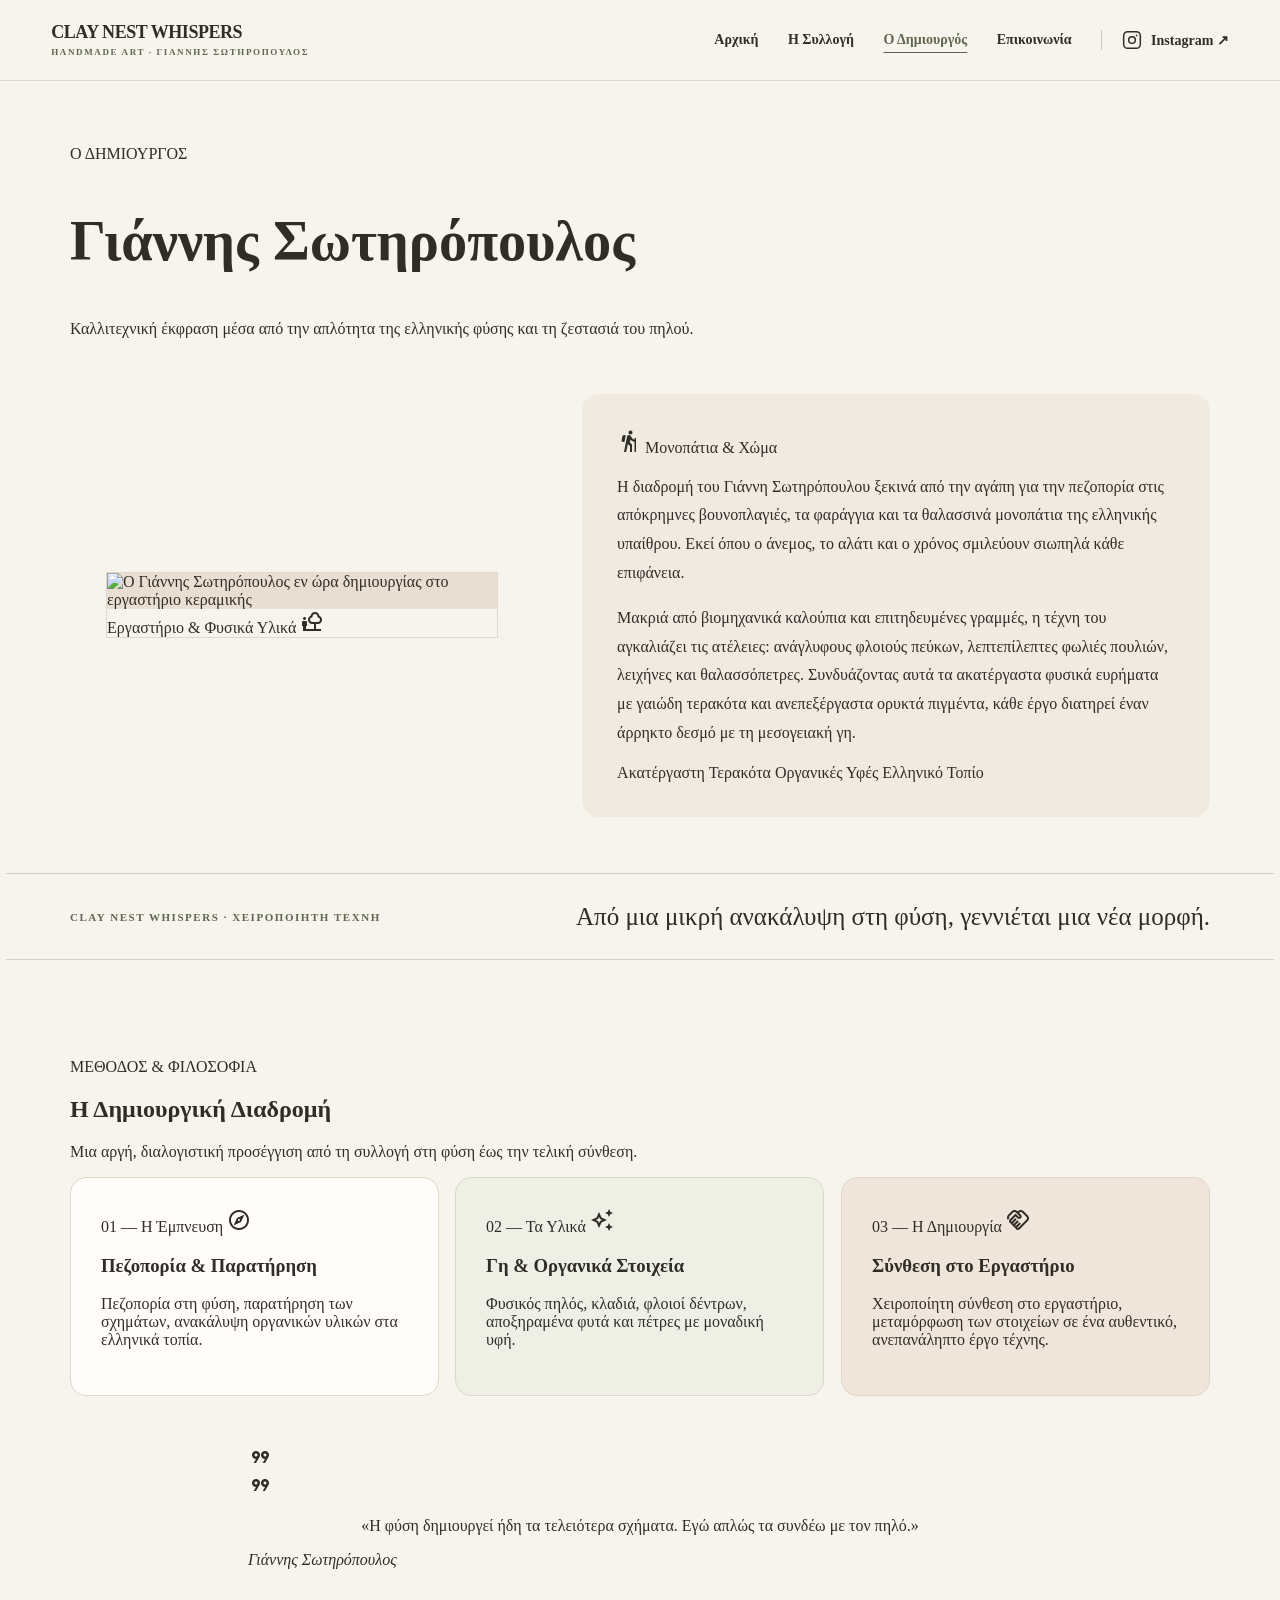
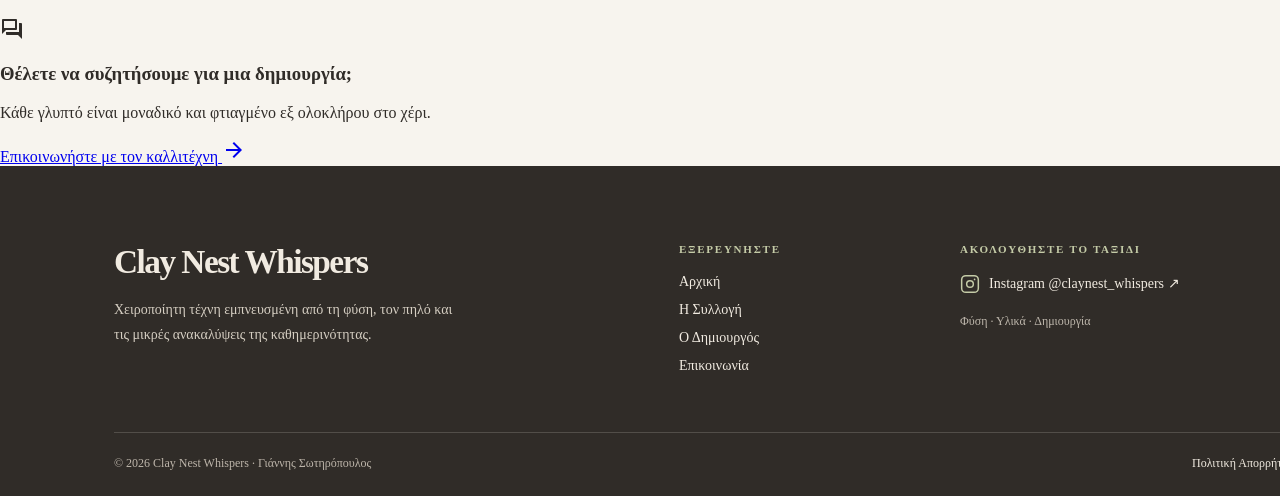
==== commit 536c5cf8: "Add consistent Instagram SVG icons to navbar, mobile and footer" ====
--- a/about.html
+++ b/about.html
@@ -54,7 +54,7 @@
 .cn-about-process-cards>div:hover .material-symbols-outlined{transform:rotate(-9deg) scale(1.12)}
 @media(hover:none){.cn-about-process-cards>div:active{transform:translateY(-2px)}}
 @media(prefers-reduced-motion:reduce){.cn-about-process-cards>div,.cn-about-process-cards>div::before,.cn-about-process-cards>div .material-symbols-outlined{transition:none!important}.cn-about-process-cards>div:hover{transform:none}}
-</style><style id="cn-footer-styles">.cn-footer{width:100%;background:#302c28;color:#f7f4ee;padding:clamp(42px,6vw,80px) clamp(20px,5vw,72px) 25px}.cn-footer-inner{width:100%;max-width:1180px;margin-inline:auto}.cn-footer-top{display:grid;grid-template-columns:minmax(0,1.5fr) minmax(145px,.65fr) minmax(0,1fr);gap:clamp(28px,5vw,78px);padding-bottom:clamp(35px,5vw,58px)}.cn-footer-wordmark{font-size:clamp(23px,2.6vw,34px);letter-spacing:-.045em;line-height:1.15;font-weight:700;color:#f7f4ee;text-decoration:none}.cn-footer-brand p{max-width:340px;color:#d5cec2;line-height:1.8;margin-top:16px;font-size:14px}.cn-footer-links,.cn-footer-social{display:flex;flex-direction:column;align-items:flex-start;gap:12px}.cn-footer-links>span,.cn-footer-social>span{font-size:11px;letter-spacing:.16em;text-transform:uppercase;color:#c4cba7;font-weight:700;margin-bottom:7px}.cn-footer a{color:#f1ebe1;text-decoration:none;transition:color .22s ease}.cn-footer a:hover{color:#c4cba7}.cn-footer-links a{font-size:14px}.cn-footer-social a{font-size:14px;overflow-wrap:anywhere}.cn-footer-social p{font-size:12px;color:#beb7ac;margin-top:8px}.cn-footer-bottom{display:flex;align-items:center;justify-content:space-between;gap:18px;flex-wrap:wrap;border-top:1px solid rgba(247,244,238,.17);padding-top:23px;font-size:12px;color:#bdb5aa}.cn-footer-bottom a{font-size:12px}.cn-footer a:focus-visible{outline:2px solid #c4cba7;outline-offset:5px}@media(max-width:800px){.cn-footer-top{grid-template-columns:repeat(2,minmax(0,1fr))}.cn-footer-brand{grid-column:1/-1}}@media(max-width:520px){.cn-footer-top{grid-template-columns:1fr;gap:30px}.cn-footer-brand{grid-column:auto}.cn-footer-bottom{align-items:flex-start;flex-direction:column}}</style></head><body class="bg-surface text-on-surface font-body-md text-body-md flex flex-col min-h-screen selection:bg-secondary/20 selection:text-secondary"><header class="cn-header"><div class="cn-header-content"><a class="cn-brand" href="index.html">CLAY NEST WHISPERS<small>HANDMADE ART · ΓΙΑΝΝΗΣ ΣΩΤΗΡΟΠΟΥΛΟΣ</small></a><nav class="cn-links" aria-label="Κύρια πλοήγηση"><a href="index.html" >Αρχική</a><a href="gallery.html" >Η Συλλογή</a><a href="about.html" aria-current="page">Ο Δημιουργός</a><a href="contact.html" >Επικοινωνία</a><a class="cn-social" href="https://www.instagram.com/claynest_whispers/" target="_blank" rel="noopener noreferrer">Instagram ↗</a></nav><button type="button" class="cn-toggle" aria-label="Άνοιγμα μενού" aria-expanded="false" aria-controls="cn-mobile"><span class="material-symbols-outlined">menu</span></button></div><nav class="cn-mobile" id="cn-mobile" hidden aria-label="Μενού κινητού"><a href="index.html" >Αρχική</a><a href="gallery.html" >Η Συλλογή</a><a href="about.html" aria-current="page">Ο Δημιουργός</a><a href="contact.html" >Επικοινωνία</a><a href="https://www.instagram.com/claynest_whispers/" rel="noopener noreferrer" target="_blank">Instagram ↗</a></nav></header><main class="flex flex-col relative w-full pt-20 bg-surface flex-grow"><div class="flex flex-col w-full">
+</style><style id="cn-footer-styles">.cn-footer{width:100%;background:#302c28;color:#f7f4ee;padding:clamp(42px,6vw,80px) clamp(20px,5vw,72px) 25px}.cn-footer-inner{width:100%;max-width:1180px;margin-inline:auto}.cn-footer-top{display:grid;grid-template-columns:minmax(0,1.5fr) minmax(145px,.65fr) minmax(0,1fr);gap:clamp(28px,5vw,78px);padding-bottom:clamp(35px,5vw,58px)}.cn-footer-wordmark{font-size:clamp(23px,2.6vw,34px);letter-spacing:-.045em;line-height:1.15;font-weight:700;color:#f7f4ee;text-decoration:none}.cn-footer-brand p{max-width:340px;color:#d5cec2;line-height:1.8;margin-top:16px;font-size:14px}.cn-footer-links,.cn-footer-social{display:flex;flex-direction:column;align-items:flex-start;gap:12px}.cn-footer-links>span,.cn-footer-social>span{font-size:11px;letter-spacing:.16em;text-transform:uppercase;color:#c4cba7;font-weight:700;margin-bottom:7px}.cn-footer a{color:#f1ebe1;text-decoration:none;transition:color .22s ease}.cn-footer a:hover{color:#c4cba7}.cn-footer-links a{font-size:14px}.cn-footer-social a{font-size:14px;overflow-wrap:anywhere}.cn-footer-social p{font-size:12px;color:#beb7ac;margin-top:8px}.cn-footer-bottom{display:flex;align-items:center;justify-content:space-between;gap:18px;flex-wrap:wrap;border-top:1px solid rgba(247,244,238,.17);padding-top:23px;font-size:12px;color:#bdb5aa}.cn-footer-bottom a{font-size:12px}.cn-footer a:focus-visible{outline:2px solid #c4cba7;outline-offset:5px}@media(max-width:800px){.cn-footer-top{grid-template-columns:repeat(2,minmax(0,1fr))}.cn-footer-brand{grid-column:1/-1}}@media(max-width:520px){.cn-footer-top{grid-template-columns:1fr;gap:30px}.cn-footer-brand{grid-column:auto}.cn-footer-bottom{align-items:flex-start;flex-direction:column}}</style><style id="cn-instagram-icons">.cn-social,.cn-footer-social a,.cn-mobile a[href*="instagram.com"]{display:inline-flex!important;align-items:center;gap:9px}.cn-instagram-icon{width:20px;height:20px;flex:none;transition:transform .22s ease}.cn-social:hover .cn-instagram-icon,.cn-footer-social a:hover .cn-instagram-icon,.cn-mobile a[href*="instagram.com"]:hover .cn-instagram-icon{transform:translateY(-2px) scale(1.08)}.cn-footer-social .cn-instagram-icon{color:#c4cba7}@media(prefers-reduced-motion:reduce){.cn-instagram-icon{transition:none}}</style></head><body class="bg-surface text-on-surface font-body-md text-body-md flex flex-col min-h-screen selection:bg-secondary/20 selection:text-secondary"><header class="cn-header"><div class="cn-header-content"><a class="cn-brand" href="index.html">CLAY NEST WHISPERS<small>HANDMADE ART · ΓΙΑΝΝΗΣ ΣΩΤΗΡΟΠΟΥΛΟΣ</small></a><nav class="cn-links" aria-label="Κύρια πλοήγηση"><a href="index.html" >Αρχική</a><a href="gallery.html" >Η Συλλογή</a><a href="about.html" aria-current="page">Ο Δημιουργός</a><a href="contact.html" >Επικοινωνία</a><a class="cn-social" href="https://www.instagram.com/claynest_whispers/" target="_blank" rel="noopener noreferrer"><svg class="cn-instagram-icon" xmlns="http://www.w3.org/2000/svg" width="20" height="20" viewBox="0 0 24 24" fill="none" stroke="currentColor" stroke-width="1.8" stroke-linecap="round" stroke-linejoin="round" aria-hidden="true" focusable="false"><rect x="2" y="2" width="20" height="20" rx="5"/><circle cx="12" cy="12" r="4"/><circle cx="17.5" cy="6.5" r="1" fill="currentColor" stroke="none"/></svg><span>Instagram ↗</span></a></nav><button type="button" class="cn-toggle" aria-label="Άνοιγμα μενού" aria-expanded="false" aria-controls="cn-mobile"><span class="material-symbols-outlined">menu</span></button></div><nav class="cn-mobile" id="cn-mobile" hidden aria-label="Μενού κινητού"><a href="index.html" >Αρχική</a><a href="gallery.html" >Η Συλλογή</a><a href="about.html" aria-current="page">Ο Δημιουργός</a><a href="contact.html" >Επικοινωνία</a><a href="https://www.instagram.com/claynest_whispers/" rel="noopener noreferrer" target="_blank"><svg class="cn-instagram-icon" xmlns="http://www.w3.org/2000/svg" width="20" height="20" viewBox="0 0 24 24" fill="none" stroke="currentColor" stroke-width="1.8" stroke-linecap="round" stroke-linejoin="round" aria-hidden="true" focusable="false"><rect x="2" y="2" width="20" height="20" rx="5"/><circle cx="12" cy="12" r="4"/><circle cx="17.5" cy="6.5" r="1" fill="currentColor" stroke="none"/></svg><span>Instagram ↗</span></a></nav></header><main class="flex flex-col relative w-full pt-20 bg-surface flex-grow"><div class="flex flex-col w-full">
 <!-- 1. Hero Header -->
 <section class="cn-about-intro px-margin pt-space-lg pb-space-md flex flex-col gap-space-xs">
 <div class="flex items-center gap-space-xs">
@@ -206,4 +206,4 @@
 </a>
 </div>
 </section>
-</div></main><footer class="cn-footer" role="contentinfo"><div class="cn-footer-inner"><div class="cn-footer-top"><div class="cn-footer-brand"><a href="index.html" class="cn-footer-wordmark">Clay Nest Whispers</a><p>Χειροποίητη τέχνη εμπνευσμένη από τη φύση, τον πηλό και τις μικρές ανακαλύψεις της καθημερινότητας.</p></div><nav class="cn-footer-links" aria-label="Πλοήγηση υποσέλιδου"><span>Εξερευνήστε</span><a href="index.html">Αρχική</a><a href="gallery.html">Η Συλλογή</a><a href="about.html">Ο Δημιουργός</a><a href="contact.html">Επικοινωνία</a></nav><div class="cn-footer-social"><span>Ακολουθήστε το ταξίδι</span><a href="https://www.instagram.com/claynest_whispers/" target="_blank" rel="noopener noreferrer">Instagram @claynest_whispers ↗</a><p>Φύση · Υλικά · Δημιουργία</p></div></div><div class="cn-footer-bottom"><span>© 2026 Clay Nest Whispers · Γιάννης Σωτηρόπουλος</span><a href="privacy.html">Πολιτική Απορρήτου</a></div></div></footer><script>document.querySelector('.cn-toggle')?.addEventListener('click',function(){const menu=document.getElementById('cn-mobile');const open=menu.hidden;menu.hidden=!open;this.setAttribute('aria-expanded',String(open));this.setAttribute('aria-label',open?'Κλείσιμο μενού':'Άνοιγμα μενού')});document.addEventListener('keydown',e=>{if(e.key==='Escape'){const m=document.getElementById('cn-mobile');if(m)m.hidden=true;document.querySelector('.cn-toggle')?.setAttribute('aria-expanded','false')}});</script></body></html>+</div></main><footer class="cn-footer" role="contentinfo"><div class="cn-footer-inner"><div class="cn-footer-top"><div class="cn-footer-brand"><a href="index.html" class="cn-footer-wordmark">Clay Nest Whispers</a><p>Χειροποίητη τέχνη εμπνευσμένη από τη φύση, τον πηλό και τις μικρές ανακαλύψεις της καθημερινότητας.</p></div><nav class="cn-footer-links" aria-label="Πλοήγηση υποσέλιδου"><span>Εξερευνήστε</span><a href="index.html">Αρχική</a><a href="gallery.html">Η Συλλογή</a><a href="about.html">Ο Δημιουργός</a><a href="contact.html">Επικοινωνία</a></nav><div class="cn-footer-social"><span>Ακολουθήστε το ταξίδι</span><a href="https://www.instagram.com/claynest_whispers/" target="_blank" rel="noopener noreferrer"><svg class="cn-instagram-icon" xmlns="http://www.w3.org/2000/svg" width="20" height="20" viewBox="0 0 24 24" fill="none" stroke="currentColor" stroke-width="1.8" stroke-linecap="round" stroke-linejoin="round" aria-hidden="true" focusable="false"><rect x="2" y="2" width="20" height="20" rx="5"/><circle cx="12" cy="12" r="4"/><circle cx="17.5" cy="6.5" r="1" fill="currentColor" stroke="none"/></svg><span>Instagram @claynest_whispers ↗</span></a><p>Φύση · Υλικά · Δημιουργία</p></div></div><div class="cn-footer-bottom"><span>© 2026 Clay Nest Whispers · Γιάννης Σωτηρόπουλος</span><a href="privacy.html">Πολιτική Απορρήτου</a></div></div></footer><script>document.querySelector('.cn-toggle')?.addEventListener('click',function(){const menu=document.getElementById('cn-mobile');const open=menu.hidden;menu.hidden=!open;this.setAttribute('aria-expanded',String(open));this.setAttribute('aria-label',open?'Κλείσιμο μενού':'Άνοιγμα μενού')});document.addEventListener('keydown',e=>{if(e.key==='Escape'){const m=document.getElementById('cn-mobile');if(m)m.hidden=true;document.querySelector('.cn-toggle')?.setAttribute('aria-expanded','false')}});</script></body></html>
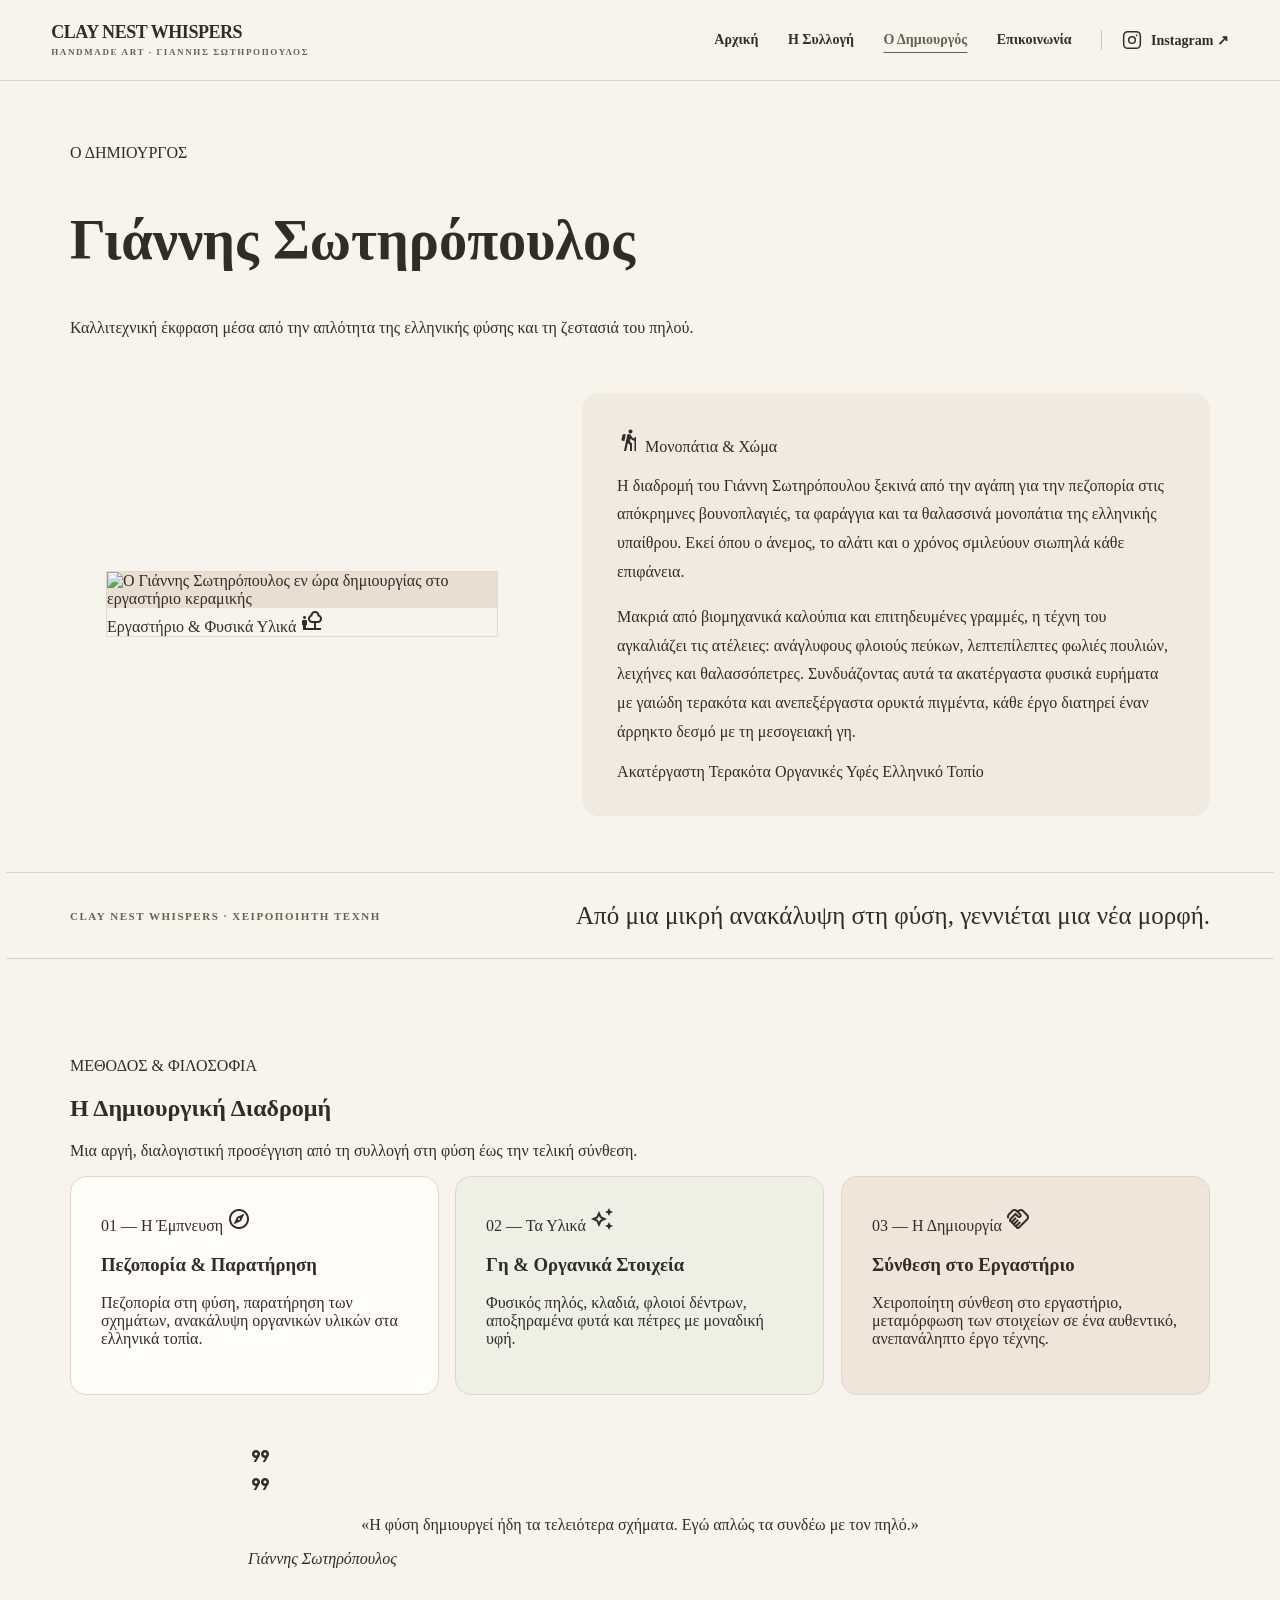
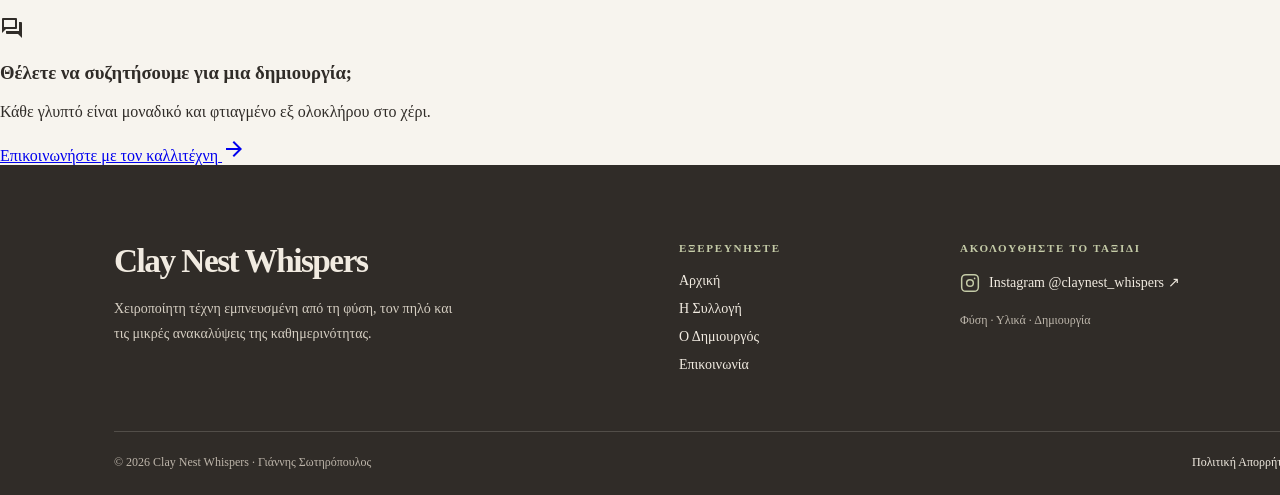
==== commit 8435b5e9: "Fix header scroll persistence using fixed positioning on about.html" ====
--- a/about.html
+++ b/about.html
@@ -54,7 +54,15 @@
 .cn-about-process-cards>div:hover .material-symbols-outlined{transform:rotate(-9deg) scale(1.12)}
 @media(hover:none){.cn-about-process-cards>div:active{transform:translateY(-2px)}}
 @media(prefers-reduced-motion:reduce){.cn-about-process-cards>div,.cn-about-process-cards>div::before,.cn-about-process-cards>div .material-symbols-outlined{transition:none!important}.cn-about-process-cards>div:hover{transform:none}}
-</style><style id="cn-footer-styles">.cn-footer{width:100%;background:#302c28;color:#f7f4ee;padding:clamp(42px,6vw,80px) clamp(20px,5vw,72px) 25px}.cn-footer-inner{width:100%;max-width:1180px;margin-inline:auto}.cn-footer-top{display:grid;grid-template-columns:minmax(0,1.5fr) minmax(145px,.65fr) minmax(0,1fr);gap:clamp(28px,5vw,78px);padding-bottom:clamp(35px,5vw,58px)}.cn-footer-wordmark{font-size:clamp(23px,2.6vw,34px);letter-spacing:-.045em;line-height:1.15;font-weight:700;color:#f7f4ee;text-decoration:none}.cn-footer-brand p{max-width:340px;color:#d5cec2;line-height:1.8;margin-top:16px;font-size:14px}.cn-footer-links,.cn-footer-social{display:flex;flex-direction:column;align-items:flex-start;gap:12px}.cn-footer-links>span,.cn-footer-social>span{font-size:11px;letter-spacing:.16em;text-transform:uppercase;color:#c4cba7;font-weight:700;margin-bottom:7px}.cn-footer a{color:#f1ebe1;text-decoration:none;transition:color .22s ease}.cn-footer a:hover{color:#c4cba7}.cn-footer-links a{font-size:14px}.cn-footer-social a{font-size:14px;overflow-wrap:anywhere}.cn-footer-social p{font-size:12px;color:#beb7ac;margin-top:8px}.cn-footer-bottom{display:flex;align-items:center;justify-content:space-between;gap:18px;flex-wrap:wrap;border-top:1px solid rgba(247,244,238,.17);padding-top:23px;font-size:12px;color:#bdb5aa}.cn-footer-bottom a{font-size:12px}.cn-footer a:focus-visible{outline:2px solid #c4cba7;outline-offset:5px}@media(max-width:800px){.cn-footer-top{grid-template-columns:repeat(2,minmax(0,1fr))}.cn-footer-brand{grid-column:1/-1}}@media(max-width:520px){.cn-footer-top{grid-template-columns:1fr;gap:30px}.cn-footer-brand{grid-column:auto}.cn-footer-bottom{align-items:flex-start;flex-direction:column}}</style><style id="cn-instagram-icons">.cn-social,.cn-footer-social a,.cn-mobile a[href*="instagram.com"]{display:inline-flex!important;align-items:center;gap:9px}.cn-instagram-icon{width:20px;height:20px;flex:none;transition:transform .22s ease}.cn-social:hover .cn-instagram-icon,.cn-footer-social a:hover .cn-instagram-icon,.cn-mobile a[href*="instagram.com"]:hover .cn-instagram-icon{transform:translateY(-2px) scale(1.08)}.cn-footer-social .cn-instagram-icon{color:#c4cba7}@media(prefers-reduced-motion:reduce){.cn-instagram-icon{transition:none}}</style></head><body class="bg-surface text-on-surface font-body-md text-body-md flex flex-col min-h-screen selection:bg-secondary/20 selection:text-secondary"><header class="cn-header"><div class="cn-header-content"><a class="cn-brand" href="index.html">CLAY NEST WHISPERS<small>HANDMADE ART · ΓΙΑΝΝΗΣ ΣΩΤΗΡΟΠΟΥΛΟΣ</small></a><nav class="cn-links" aria-label="Κύρια πλοήγηση"><a href="index.html" >Αρχική</a><a href="gallery.html" >Η Συλλογή</a><a href="about.html" aria-current="page">Ο Δημιουργός</a><a href="contact.html" >Επικοινωνία</a><a class="cn-social" href="https://www.instagram.com/claynest_whispers/" target="_blank" rel="noopener noreferrer"><svg class="cn-instagram-icon" xmlns="http://www.w3.org/2000/svg" width="20" height="20" viewBox="0 0 24 24" fill="none" stroke="currentColor" stroke-width="1.8" stroke-linecap="round" stroke-linejoin="round" aria-hidden="true" focusable="false"><rect x="2" y="2" width="20" height="20" rx="5"/><circle cx="12" cy="12" r="4"/><circle cx="17.5" cy="6.5" r="1" fill="currentColor" stroke="none"/></svg><span>Instagram ↗</span></a></nav><button type="button" class="cn-toggle" aria-label="Άνοιγμα μενού" aria-expanded="false" aria-controls="cn-mobile"><span class="material-symbols-outlined">menu</span></button></div><nav class="cn-mobile" id="cn-mobile" hidden aria-label="Μενού κινητού"><a href="index.html" >Αρχική</a><a href="gallery.html" >Η Συλλογή</a><a href="about.html" aria-current="page">Ο Δημιουργός</a><a href="contact.html" >Επικοινωνία</a><a href="https://www.instagram.com/claynest_whispers/" rel="noopener noreferrer" target="_blank"><svg class="cn-instagram-icon" xmlns="http://www.w3.org/2000/svg" width="20" height="20" viewBox="0 0 24 24" fill="none" stroke="currentColor" stroke-width="1.8" stroke-linecap="round" stroke-linejoin="round" aria-hidden="true" focusable="false"><rect x="2" y="2" width="20" height="20" rx="5"/><circle cx="12" cy="12" r="4"/><circle cx="17.5" cy="6.5" r="1" fill="currentColor" stroke="none"/></svg><span>Instagram ↗</span></a></nav></header><main class="flex flex-col relative w-full pt-20 bg-surface flex-grow"><div class="flex flex-col w-full">
+</style><style id="cn-footer-styles">.cn-footer{width:100%;background:#302c28;color:#f7f4ee;padding:clamp(42px,6vw,80px) clamp(20px,5vw,72px) 25px}.cn-footer-inner{width:100%;max-width:1180px;margin-inline:auto}.cn-footer-top{display:grid;grid-template-columns:minmax(0,1.5fr) minmax(145px,.65fr) minmax(0,1fr);gap:clamp(28px,5vw,78px);padding-bottom:clamp(35px,5vw,58px)}.cn-footer-wordmark{font-size:clamp(23px,2.6vw,34px);letter-spacing:-.045em;line-height:1.15;font-weight:700;color:#f7f4ee;text-decoration:none}.cn-footer-brand p{max-width:340px;color:#d5cec2;line-height:1.8;margin-top:16px;font-size:14px}.cn-footer-links,.cn-footer-social{display:flex;flex-direction:column;align-items:flex-start;gap:12px}.cn-footer-links>span,.cn-footer-social>span{font-size:11px;letter-spacing:.16em;text-transform:uppercase;color:#c4cba7;font-weight:700;margin-bottom:7px}.cn-footer a{color:#f1ebe1;text-decoration:none;transition:color .22s ease}.cn-footer a:hover{color:#c4cba7}.cn-footer-links a{font-size:14px}.cn-footer-social a{font-size:14px;overflow-wrap:anywhere}.cn-footer-social p{font-size:12px;color:#beb7ac;margin-top:8px}.cn-footer-bottom{display:flex;align-items:center;justify-content:space-between;gap:18px;flex-wrap:wrap;border-top:1px solid rgba(247,244,238,.17);padding-top:23px;font-size:12px;color:#bdb5aa}.cn-footer-bottom a{font-size:12px}.cn-footer a:focus-visible{outline:2px solid #c4cba7;outline-offset:5px}@media(max-width:800px){.cn-footer-top{grid-template-columns:repeat(2,minmax(0,1fr))}.cn-footer-brand{grid-column:1/-1}}@media(max-width:520px){.cn-footer-top{grid-template-columns:1fr;gap:30px}.cn-footer-brand{grid-column:auto}.cn-footer-bottom{align-items:flex-start;flex-direction:column}}</style><style id="cn-instagram-icons">.cn-social,.cn-footer-social a,.cn-mobile a[href*="instagram.com"]{display:inline-flex!important;align-items:center;gap:9px}.cn-instagram-icon{width:20px;height:20px;flex:none;transition:transform .22s ease}.cn-social:hover .cn-instagram-icon,.cn-footer-social a:hover .cn-instagram-icon,.cn-mobile a[href*="instagram.com"]:hover .cn-instagram-icon{transform:translateY(-2px) scale(1.08)}.cn-footer-social .cn-instagram-icon{color:#c4cba7}@media(prefers-reduced-motion:reduce){.cn-instagram-icon{transition:none}}</style><style id="cn-scroll-navbar-css">.cn-header{position:sticky!important;top:0;z-index:1000;transition:background-color .24s ease,box-shadow .24s ease,border-color .24s ease;background:rgba(247,244,238,.96)!important}.cn-header .cn-header-content{transition:height .24s ease}.cn-header.cn-scrolled{background:rgba(247,244,238,.91)!important;box-shadow:0 9px 28px rgba(48,44,40,.11);border-bottom-color:rgba(95,102,80,.2)}.cn-header.cn-scrolled .cn-header-content{height:66px}.cn-header.cn-scrolled .cn-brand small{color:#5f6650}@media(max-width:850px){.cn-header.cn-scrolled .cn-header-content{height:60px}}@media(prefers-reduced-motion:reduce){.cn-header,.cn-header .cn-header-content{transition:none!important}}</style><style id="cn-fixed-header-reliability">
+/* Fixed header avoids sticky failures caused by ancestor overflow contexts. */
+html,body{overflow-x:clip!important}
+body{padding-top:80px!important}
+.cn-header{position:fixed!important;top:0!important;left:0;right:0;width:100%;z-index:9999!important;margin:0!important}
+.cn-header.cn-scrolled{box-shadow:0 10px 28px rgba(48,44,40,.12)}
+@media(max-width:850px){body{padding-top:68px!important}}
+@media(prefers-reduced-motion:reduce){.cn-header{transition:none!important}}
+</style></head><body class="bg-surface text-on-surface font-body-md text-body-md flex flex-col min-h-screen selection:bg-secondary/20 selection:text-secondary"><header class="cn-header"><div class="cn-header-content"><a class="cn-brand" href="index.html">CLAY NEST WHISPERS<small>HANDMADE ART · ΓΙΑΝΝΗΣ ΣΩΤΗΡΟΠΟΥΛΟΣ</small></a><nav class="cn-links" aria-label="Κύρια πλοήγηση"><a href="index.html" >Αρχική</a><a href="gallery.html" >Η Συλλογή</a><a href="about.html" aria-current="page">Ο Δημιουργός</a><a href="contact.html" >Επικοινωνία</a><a class="cn-social" href="https://www.instagram.com/claynest_whispers/" target="_blank" rel="noopener noreferrer"><svg class="cn-instagram-icon" xmlns="http://www.w3.org/2000/svg" width="20" height="20" viewBox="0 0 24 24" fill="none" stroke="currentColor" stroke-width="1.8" stroke-linecap="round" stroke-linejoin="round" aria-hidden="true" focusable="false"><rect x="2" y="2" width="20" height="20" rx="5"/><circle cx="12" cy="12" r="4"/><circle cx="17.5" cy="6.5" r="1" fill="currentColor" stroke="none"/></svg><span>Instagram ↗</span></a></nav><button type="button" class="cn-toggle" aria-label="Άνοιγμα μενού" aria-expanded="false" aria-controls="cn-mobile"><span class="material-symbols-outlined">menu</span></button></div><nav class="cn-mobile" id="cn-mobile" hidden aria-label="Μενού κινητού"><a href="index.html" >Αρχική</a><a href="gallery.html" >Η Συλλογή</a><a href="about.html" aria-current="page">Ο Δημιουργός</a><a href="contact.html" >Επικοινωνία</a><a href="https://www.instagram.com/claynest_whispers/" rel="noopener noreferrer" target="_blank"><svg class="cn-instagram-icon" xmlns="http://www.w3.org/2000/svg" width="20" height="20" viewBox="0 0 24 24" fill="none" stroke="currentColor" stroke-width="1.8" stroke-linecap="round" stroke-linejoin="round" aria-hidden="true" focusable="false"><rect x="2" y="2" width="20" height="20" rx="5"/><circle cx="12" cy="12" r="4"/><circle cx="17.5" cy="6.5" r="1" fill="currentColor" stroke="none"/></svg><span>Instagram ↗</span></a></nav></header><main class="flex flex-col relative w-full pt-20 bg-surface flex-grow"><div class="flex flex-col w-full">
 <!-- 1. Hero Header -->
 <section class="cn-about-intro px-margin pt-space-lg pb-space-md flex flex-col gap-space-xs">
 <div class="flex items-center gap-space-xs">
@@ -206,4 +214,4 @@
 </a>
 </div>
 </section>
-</div></main><footer class="cn-footer" role="contentinfo"><div class="cn-footer-inner"><div class="cn-footer-top"><div class="cn-footer-brand"><a href="index.html" class="cn-footer-wordmark">Clay Nest Whispers</a><p>Χειροποίητη τέχνη εμπνευσμένη από τη φύση, τον πηλό και τις μικρές ανακαλύψεις της καθημερινότητας.</p></div><nav class="cn-footer-links" aria-label="Πλοήγηση υποσέλιδου"><span>Εξερευνήστε</span><a href="index.html">Αρχική</a><a href="gallery.html">Η Συλλογή</a><a href="about.html">Ο Δημιουργός</a><a href="contact.html">Επικοινωνία</a></nav><div class="cn-footer-social"><span>Ακολουθήστε το ταξίδι</span><a href="https://www.instagram.com/claynest_whispers/" target="_blank" rel="noopener noreferrer"><svg class="cn-instagram-icon" xmlns="http://www.w3.org/2000/svg" width="20" height="20" viewBox="0 0 24 24" fill="none" stroke="currentColor" stroke-width="1.8" stroke-linecap="round" stroke-linejoin="round" aria-hidden="true" focusable="false"><rect x="2" y="2" width="20" height="20" rx="5"/><circle cx="12" cy="12" r="4"/><circle cx="17.5" cy="6.5" r="1" fill="currentColor" stroke="none"/></svg><span>Instagram @claynest_whispers ↗</span></a><p>Φύση · Υλικά · Δημιουργία</p></div></div><div class="cn-footer-bottom"><span>© 2026 Clay Nest Whispers · Γιάννης Σωτηρόπουλος</span><a href="privacy.html">Πολιτική Απορρήτου</a></div></div></footer><script>document.querySelector('.cn-toggle')?.addEventListener('click',function(){const menu=document.getElementById('cn-mobile');const open=menu.hidden;menu.hidden=!open;this.setAttribute('aria-expanded',String(open));this.setAttribute('aria-label',open?'Κλείσιμο μενού':'Άνοιγμα μενού')});document.addEventListener('keydown',e=>{if(e.key==='Escape'){const m=document.getElementById('cn-mobile');if(m)m.hidden=true;document.querySelector('.cn-toggle')?.setAttribute('aria-expanded','false')}});</script></body></html>+</div></main><footer class="cn-footer" role="contentinfo"><div class="cn-footer-inner"><div class="cn-footer-top"><div class="cn-footer-brand"><a href="index.html" class="cn-footer-wordmark">Clay Nest Whispers</a><p>Χειροποίητη τέχνη εμπνευσμένη από τη φύση, τον πηλό και τις μικρές ανακαλύψεις της καθημερινότητας.</p></div><nav class="cn-footer-links" aria-label="Πλοήγηση υποσέλιδου"><span>Εξερευνήστε</span><a href="index.html">Αρχική</a><a href="gallery.html">Η Συλλογή</a><a href="about.html">Ο Δημιουργός</a><a href="contact.html">Επικοινωνία</a></nav><div class="cn-footer-social"><span>Ακολουθήστε το ταξίδι</span><a href="https://www.instagram.com/claynest_whispers/" target="_blank" rel="noopener noreferrer"><svg class="cn-instagram-icon" xmlns="http://www.w3.org/2000/svg" width="20" height="20" viewBox="0 0 24 24" fill="none" stroke="currentColor" stroke-width="1.8" stroke-linecap="round" stroke-linejoin="round" aria-hidden="true" focusable="false"><rect x="2" y="2" width="20" height="20" rx="5"/><circle cx="12" cy="12" r="4"/><circle cx="17.5" cy="6.5" r="1" fill="currentColor" stroke="none"/></svg><span>Instagram @claynest_whispers ↗</span></a><p>Φύση · Υλικά · Δημιουργία</p></div></div><div class="cn-footer-bottom"><span>© 2026 Clay Nest Whispers · Γιάννης Σωτηρόπουλος</span><a href="privacy.html">Πολιτική Απορρήτου</a></div></div></footer><script>document.querySelector('.cn-toggle')?.addEventListener('click',function(){const menu=document.getElementById('cn-mobile');const open=menu.hidden;menu.hidden=!open;this.setAttribute('aria-expanded',String(open));this.setAttribute('aria-label',open?'Κλείσιμο μενού':'Άνοιγμα μενού')});document.addEventListener('keydown',e=>{if(e.key==='Escape'){const m=document.getElementById('cn-mobile');if(m)m.hidden=true;document.querySelector('.cn-toggle')?.setAttribute('aria-expanded','false')}});</script><script id="cn-scroll-navbar-js">(function(){const header=document.querySelector('.cn-header');if(!header)return;let queued=false;function update(){header.classList.toggle('cn-scrolled',window.scrollY>24);queued=false;}window.addEventListener('scroll',()=>{if(!queued){queued=true;requestAnimationFrame(update)}},{passive:true});update();})();</script></body></html>
